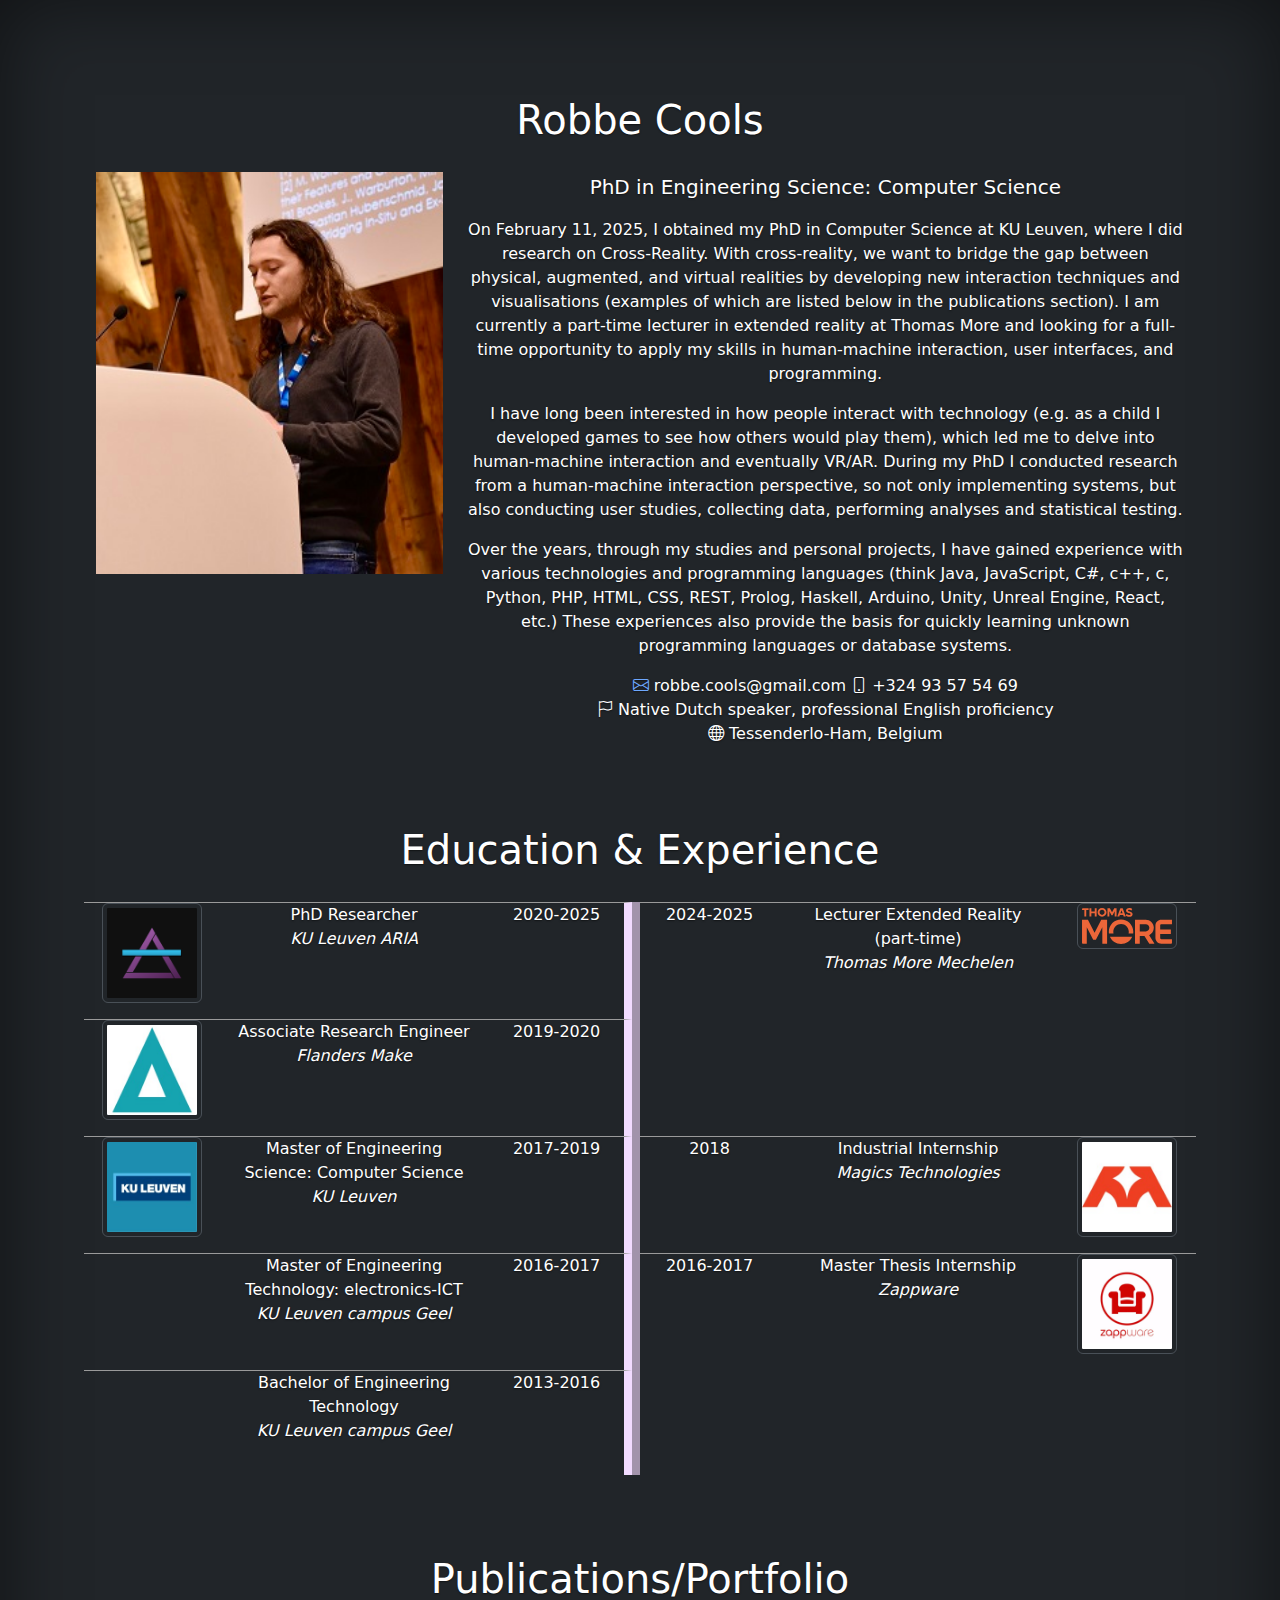
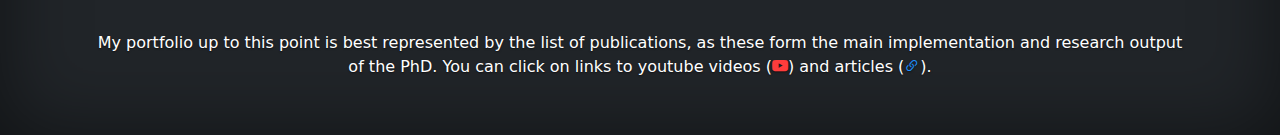
==== index_generic.html @ af501e55 "updated CV" ====
<!doctype html>
<html lang="en" class="h-100" data-bs-theme="auto">

<head>

  <meta charset="utf-8">
  <meta name="viewport" content="width=device-width, initial-scale=1">
  <meta name="description" content="">
  <meta name="author" content="Robbe Cools">
  <meta name="generator" content="">
  <title>Robbe Cools</title>

  <link rel="canonical" href="https://getbootstrap.com/docs/5.3/examples/cover/">
  <link rel="stylesheet" href="https://cdn.jsdelivr.net/npm/@docsearch/css@3">
  <script type="text/javascript"
    src="https://cdn.jsdelivr.net/gh/pcooksey/bibtex-js@1.0.0/src/bibtex_js.min.js"></script>
  <bibtex src="cools.bib"></bibtex>

  <link href="css/bootstrap.min.css" rel="stylesheet">

  <!-- Custom styles for this template -->
  <link href="bootstrap-icons-1.11.1/fonts.css" rel="stylesheet">
  <link href="cover.css" rel="stylesheet">
</head>

<body class="d-flex text-center text-bg-dark">


  <div class="cover-container d-flex w-100 h-100 p-3 mx-auto flex-column">

    <main class="px-3" data-bs-theme="dark">
      <div data-bs-spy="scroll" data-bs-target="#navbar-top">
        <section id="about">
          <h1>Robbe Cools</h1>
          <div class="row">
          <div class="col-4">
            <img class="img" width="100%" src="images/me_cropped.jpg" />
          </div>
          <div class="col-8">

            <p class="lead">
              PhD in Engineering Science: Computer Science
            </p>
            <p>
              On February 11, 2025, I obtained my PhD in Computer Science at KU Leuven, where I did research on Cross-Reality. With cross-reality, we want to bridge the gap between physical, augmented, and virtual realities by developing new interaction techniques and visualisations (examples of which are listed below in the publications section).
              I am currently a part-time lecturer in extended reality at Thomas More and looking for a full-time opportunity to apply my skills in human-machine interaction, user interfaces, and programming.
            </p>
            <p>
              I have long been interested in how people interact with technology (e.g. as a child I developed games to see how others would play them), which led me to delve into human-machine interaction and eventually VR/AR. During my PhD I conducted research from a human-machine interaction perspective, so not only implementing systems, but also conducting user studies, collecting data, performing analyses and statistical testing.
            </p>
            <p>
              Over the years, through my studies and personal projects, I have gained experience with various technologies and programming languages ​​(think Java, JavaScript, C#, c++, c, Python, PHP, HTML, CSS, REST, Prolog, Haskell, Arduino, Unity, Unreal Engine, React, etc.) These experiences also provide the basis for quickly learning unknown programming languages ​​or database systems.
            </p>
            
            <div><a href="mailto:robbe.cools@gmail.com"><i class = "bi bi-envelope"></i></a> robbe.cools@gmail.com <i class = "bi bi-phone"></i> +324 93 57 54 69</div>
            <div><i class = "bi bi-flag"></i> Native Dutch speaker, professional English proficiency</div>
            <div><i class = "bi bi-globe"></i> Tessenderlo-Ham, Belgium</div>
          </div>
          </div>
          

        </section>
        <section id="experience">
          <h1>Education & Experience</h1>
          <div class="row">
            <div class="col-6 leftbox">
              <div class="row">
                <div class="col-sm-3">
                  <a href="https://aria.cs.kuleuven.be" target="_blank">
                    <img class="img-thumbnail" width="100px" src="images/Aria-Logo.png" />
                  </a>
                </div>
                <div class="col-sm-6">
                  PhD Researcher <p class="fst-italic">KU Leuven ARIA</p>
                </div>
                <div class="col-sm-3">
                  2020-2025
                </div>
              </div>
            </div>
            <div class="col-6 rightboxwithcontent">
              <div class="row">
                <div class="col-sm-3">
                  2024-2025
                </div>
                <div class="col-sm-6">
                  Lecturer Extended Reality (part-time) <p class="fst-italic">Thomas More Mechelen</p>
                </div>
                <div class="col-sm-3">
                  <a href="https://thomasmore.be/nl/opleidingen/professionele-bachelor/informatiemanagement-en-multimedia/digital-experience-design/mechelen/basistraject" target="_blank">
                    <img class="img-thumbnail" width="100px" src="images/thomasmore_logo_oranje.svg" />
                  </a>
                </div>
              </div>
            </div>
          </div>
          <div class="row">
            <div class="col-6 leftbox">
              <div class="row">
                <div class="col-sm-3">
                  <a href="https://flandersmake.be" target="_blank">
                    <img class="img-thumbnail" width="100px" src="images/flandersmake.jpg" />
                  </a>
                </div>
                <div class="col-sm-6">
                  Associate Research Engineer <p class="fst-italic">Flanders Make</p>
                </div>
                <div class="col-sm-3">
                  2019-2020
                </div>
              </div>
            </div>
            <div class="col-6 rightbox"></div>
          </div>
          <div class="row">
            <div class="col-6 leftbox">
              <div class="row">
                <div class="col-sm-3">
                  <a href="https://www.kuleuven.be" target="_blank">
                    <img class="img-thumbnail" width="100px" src="images/kuleuven.jpg" />
                  </a>
                </div>
                <div class="col-sm-6">
                  Master of Engineering Science: Computer Science <p class="fst-italic">KU Leuven</p>
                </div>
                <div class="col-sm-3">
                  2017-2019
                </div>
              </div>
            </div>
            <div class="col-6 rightbox rightboxwithcontent">
              <div class="row">
                <div class="col-sm-3">
                  2018
                </div>
                <div class="col-sm-6">
                  Industrial Internship <p class="fst-italic">Magics Technologies</p>
                </div>
                <div class="col-sm-3">
                  <a href="https://www.magics.tech/" target="_blank">
                    <img class="img-thumbnail" width="100px" src="images/magics.jpg" />
                  </a>
                </div>
              </div>
            </div>
          </div>
          <div class="row">
            <div class="col-6 leftbox">
              <div class="row">
                <div class="col-sm-3">
                </div>
                <div class="col-sm-6">
                  Master of Engineering Technology: electronics-ICT <p class="fst-italic">KU Leuven campus Geel</p>
                </div>
                <div class="col-sm-3">
                  2016-2017
                </div>
              </div>
            </div>
            <div class="col-6 rightbox rightboxwithcontent">
              <div class="row">
                <div class="col-sm-3">
                  2016-2017
                </div>
                <div class="col-sm-6">
                  Master Thesis Internship <p class="fst-italic">Zappware</p>
                </div>
                <div class="col-sm-3">
                  <a href="https://www.zappware.com" target="_blank">
                    <img class="img-thumbnail" width="100px" src="images/zappware.jpg" />
                  </a>
                </div>
              </div>
            </div>
          </div>
          <div class="row">
            <div class="col-6 leftbox">
              <div class="row">
                <div class="col-sm-3">
                </div>
                <div class="col-sm-6">
                  Bachelor of Engineering Technology <p class="fst-italic">KU Leuven campus Geel</p>
                </div>
                <div class="col-sm-3">
                  2013-2016
                </div>
              </div>
            </div>
            <div class="col-6 rightbox">
            </div>
            <br />
        </section>

        <section id="publications">
          <h1>Publications/Portfolio</h1>
          <p>
            My portfolio up to this point is best represented by the list of publications, as these form the main implementation and research output of the PhD.
            You can click on links to youtube videos (<i class="bi bi-youtube" style = "color:#ff3c3c;"></i>) and articles (<i class="bi bi-link-45deg" style = "color: dodgerblue;"></i>).
          </p>
          <div class="bibtex_structure">
            <div class="sort year" extra="DESC number">
              <div class="templates"></div>
            </div>
          </div>

          <div id="bibtex_display">
            <div class="templates">
              <div class="bibtex_template" style="display: none;">
                <div class="list-group-item clearfix">
                  <div class="row">
                    <div class="col-2">
                        <img class="bibtexVar img-thumbnail" width="100%" src="images/+BIBTEXKEY+.jpg"
                          extra="BIBTEXKEY" />
                    </div>
                    <div class="col-1">
                      <span class="if video">
                        <a class="bibtexVar" href="+video+" extra="video" target="_blank"><i
                            class="bi bi-youtube h1" style = "color:#ff3c3c;"></i></a>
                      </span>
                      <span class="if url">
                        <a class="bibtexVar" href="+url+" extra="url" target="_blank"><i
                            class="bi bi-link-45deg h1" style = "color: dodgerblue;"></i></a>
                      </span>
                    </div>
                    <div class="col-9">
                      <div class="container text-center">
                        <span class="if title">
                          <h2>
                            <span class="title"></span>
                          </h2>
                        </span>
                        <div class="if author">
                          <span class="author"></span>
                        </div>
                        <div>
                          <span class="if journal"><em><span class="journal"></span></em>,</span>
                          <span class="if publisher"><em><span class="publisher"></span></em>,</span>
                          <span class="if booktitle">In <em><span class="booktitle"></span></em>,</span>
                          <span class="if month"><span class="month"></span>,</span>
                          <span class="if year"><span class="year"></span>.</span>
                          <span class="if note"><span class="note"></span></span>
                        </div>
                      </div>
                    </div>
                  </div>
                </div>
              </div>
            </div>
            <br />
        </section>
      </div>
    </main>

    <footer class="mt-auto text-white-50">

    </footer>
  </div>
  <script src="js/bootstrap.bundle.min.js"></script>

</body>

</html>
---- bootstrap-icons-1.11.1/fonts.css ----
@font-face {
    font-family: "bootstrap-icons";
    src: url("./fonts/bootstrap-icons.woff2?856008caa5eb66df68595e734e59580d") format("woff2"),
  url("./fonts/bootstrap-icons.woff?856008caa5eb66df68595e734e59580d") format("woff");
  }
  
  [class^="bi-"]::before,
  [class*=" bi-"]::before {
    display: inline-block;
    font-family: bootstrap-icons !important;
    font-style: normal;
    font-weight: normal !important;
    font-variant: normal;
    text-transform: none;
    line-height: 1;
    vertical-align: -.125em;
    -webkit-font-smoothing: antialiased;
    -moz-osx-font-smoothing: grayscale;
  }
  
  .bi-alarm-fill::before { content: "\f101"; }
  .bi-alarm::before { content: "\f102"; }
  .bi-align-bottom::before { content: "\f103"; }
  .bi-align-center::before { content: "\f104"; }
  .bi-align-end::before { content: "\f105"; }
  .bi-align-middle::before { content: "\f106"; }
  .bi-align-start::before { content: "\f107"; }
  .bi-align-top::before { content: "\f108"; }
  .bi-alt::before { content: "\f109"; }
  .bi-app-indicator::before { content: "\f10a"; }
  .bi-app::before { content: "\f10b"; }
  .bi-archive-fill::before { content: "\f10c"; }
  .bi-archive::before { content: "\f10d"; }
  .bi-arrow-90deg-down::before { content: "\f10e"; }
  .bi-arrow-90deg-left::before { content: "\f10f"; }
  .bi-arrow-90deg-right::before { content: "\f110"; }
  .bi-arrow-90deg-up::before { content: "\f111"; }
  .bi-arrow-bar-down::before { content: "\f112"; }
  .bi-arrow-bar-left::before { content: "\f113"; }
  .bi-arrow-bar-right::before { content: "\f114"; }
  .bi-arrow-bar-up::before { content: "\f115"; }
  .bi-arrow-clockwise::before { content: "\f116"; }
  .bi-arrow-counterclockwise::before { content: "\f117"; }
  .bi-arrow-down-circle-fill::before { content: "\f118"; }
  .bi-arrow-down-circle::before { content: "\f119"; }
  .bi-arrow-down-left-circle-fill::before { content: "\f11a"; }
  .bi-arrow-down-left-circle::before { content: "\f11b"; }
  .bi-arrow-down-left-square-fill::before { content: "\f11c"; }
  .bi-arrow-down-left-square::before { content: "\f11d"; }
  .bi-arrow-down-left::before { content: "\f11e"; }
  .bi-arrow-down-right-circle-fill::before { content: "\f11f"; }
  .bi-arrow-down-right-circle::before { content: "\f120"; }
  .bi-arrow-down-right-square-fill::before { content: "\f121"; }
  .bi-arrow-down-right-square::before { content: "\f122"; }
  .bi-arrow-down-right::before { content: "\f123"; }
  .bi-arrow-down-short::before { content: "\f124"; }
  .bi-arrow-down-square-fill::before { content: "\f125"; }
  .bi-arrow-down-square::before { content: "\f126"; }
  .bi-arrow-down-up::before { content: "\f127"; }
  .bi-arrow-down::before { content: "\f128"; }
  .bi-arrow-left-circle-fill::before { content: "\f129"; }
  .bi-arrow-left-circle::before { content: "\f12a"; }
  .bi-arrow-left-right::before { content: "\f12b"; }
  .bi-arrow-left-short::before { content: "\f12c"; }
  .bi-arrow-left-square-fill::before { content: "\f12d"; }
  .bi-arrow-left-square::before { content: "\f12e"; }
  .bi-arrow-left::before { content: "\f12f"; }
  .bi-arrow-repeat::before { content: "\f130"; }
  .bi-arrow-return-left::before { content: "\f131"; }
  .bi-arrow-return-right::before { content: "\f132"; }
  .bi-arrow-right-circle-fill::before { content: "\f133"; }
  .bi-arrow-right-circle::before { content: "\f134"; }
  .bi-arrow-right-short::before { content: "\f135"; }
  .bi-arrow-right-square-fill::before { content: "\f136"; }
  .bi-arrow-right-square::before { content: "\f137"; }
  .bi-arrow-right::before { content: "\f138"; }
  .bi-arrow-up-circle-fill::before { content: "\f139"; }
  .bi-arrow-up-circle::before { content: "\f13a"; }
  .bi-arrow-up-left-circle-fill::before { content: "\f13b"; }
  .bi-arrow-up-left-circle::before { content: "\f13c"; }
  .bi-arrow-up-left-square-fill::before { content: "\f13d"; }
  .bi-arrow-up-left-square::before { content: "\f13e"; }
  .bi-arrow-up-left::before { content: "\f13f"; }
  .bi-arrow-up-right-circle-fill::before { content: "\f140"; }
  .bi-arrow-up-right-circle::before { content: "\f141"; }
  .bi-arrow-up-right-square-fill::before { content: "\f142"; }
  .bi-arrow-up-right-square::before { content: "\f143"; }
  .bi-arrow-up-right::before { content: "\f144"; }
  .bi-arrow-up-short::before { content: "\f145"; }
  .bi-arrow-up-square-fill::before { content: "\f146"; }
  .bi-arrow-up-square::before { content: "\f147"; }
  .bi-arrow-up::before { content: "\f148"; }
  .bi-arrows-angle-contract::before { content: "\f149"; }
  .bi-arrows-angle-expand::before { content: "\f14a"; }
  .bi-arrows-collapse::before { content: "\f14b"; }
  .bi-arrows-expand::before { content: "\f14c"; }
  .bi-arrows-fullscreen::before { content: "\f14d"; }
  .bi-arrows-move::before { content: "\f14e"; }
  .bi-aspect-ratio-fill::before { content: "\f14f"; }
  .bi-aspect-ratio::before { content: "\f150"; }
  .bi-asterisk::before { content: "\f151"; }
  .bi-at::before { content: "\f152"; }
  .bi-award-fill::before { content: "\f153"; }
  .bi-award::before { content: "\f154"; }
  .bi-back::before { content: "\f155"; }
  .bi-backspace-fill::before { content: "\f156"; }
  .bi-backspace-reverse-fill::before { content: "\f157"; }
  .bi-backspace-reverse::before { content: "\f158"; }
  .bi-backspace::before { content: "\f159"; }
  .bi-badge-3d-fill::before { content: "\f15a"; }
  .bi-badge-3d::before { content: "\f15b"; }
  .bi-badge-4k-fill::before { content: "\f15c"; }
  .bi-badge-4k::before { content: "\f15d"; }
  .bi-badge-8k-fill::before { content: "\f15e"; }
  .bi-badge-8k::before { content: "\f15f"; }
  .bi-badge-ad-fill::before { content: "\f160"; }
  .bi-badge-ad::before { content: "\f161"; }
  .bi-badge-ar-fill::before { content: "\f162"; }
  .bi-badge-ar::before { content: "\f163"; }
  .bi-badge-cc-fill::before { content: "\f164"; }
  .bi-badge-cc::before { content: "\f165"; }
  .bi-badge-hd-fill::before { content: "\f166"; }
  .bi-badge-hd::before { content: "\f167"; }
  .bi-badge-tm-fill::before { content: "\f168"; }
  .bi-badge-tm::before { content: "\f169"; }
  .bi-badge-vo-fill::before { content: "\f16a"; }
  .bi-badge-vo::before { content: "\f16b"; }
  .bi-badge-vr-fill::before { content: "\f16c"; }
  .bi-badge-vr::before { content: "\f16d"; }
  .bi-badge-wc-fill::before { content: "\f16e"; }
  .bi-badge-wc::before { content: "\f16f"; }
  .bi-bag-check-fill::before { content: "\f170"; }
  .bi-bag-check::before { content: "\f171"; }
  .bi-bag-dash-fill::before { content: "\f172"; }
  .bi-bag-dash::before { content: "\f173"; }
  .bi-bag-fill::before { content: "\f174"; }
  .bi-bag-plus-fill::before { content: "\f175"; }
  .bi-bag-plus::before { content: "\f176"; }
  .bi-bag-x-fill::before { content: "\f177"; }
  .bi-bag-x::before { content: "\f178"; }
  .bi-bag::before { content: "\f179"; }
  .bi-bar-chart-fill::before { content: "\f17a"; }
  .bi-bar-chart-line-fill::before { content: "\f17b"; }
  .bi-bar-chart-line::before { content: "\f17c"; }
  .bi-bar-chart-steps::before { content: "\f17d"; }
  .bi-bar-chart::before { content: "\f17e"; }
  .bi-basket-fill::before { content: "\f17f"; }
  .bi-basket::before { content: "\f180"; }
  .bi-basket2-fill::before { content: "\f181"; }
  .bi-basket2::before { content: "\f182"; }
  .bi-basket3-fill::before { content: "\f183"; }
  .bi-basket3::before { content: "\f184"; }
  .bi-battery-charging::before { content: "\f185"; }
  .bi-battery-full::before { content: "\f186"; }
  .bi-battery-half::before { content: "\f187"; }
  .bi-battery::before { content: "\f188"; }
  .bi-bell-fill::before { content: "\f189"; }
  .bi-bell::before { content: "\f18a"; }
  .bi-bezier::before { content: "\f18b"; }
  .bi-bezier2::before { content: "\f18c"; }
  .bi-bicycle::before { content: "\f18d"; }
  .bi-binoculars-fill::before { content: "\f18e"; }
  .bi-binoculars::before { content: "\f18f"; }
  .bi-blockquote-left::before { content: "\f190"; }
  .bi-blockquote-right::before { content: "\f191"; }
  .bi-book-fill::before { content: "\f192"; }
  .bi-book-half::before { content: "\f193"; }
  .bi-book::before { content: "\f194"; }
  .bi-bookmark-check-fill::before { content: "\f195"; }
  .bi-bookmark-check::before { content: "\f196"; }
  .bi-bookmark-dash-fill::before { content: "\f197"; }
  .bi-bookmark-dash::before { content: "\f198"; }
  .bi-bookmark-fill::before { content: "\f199"; }
  .bi-bookmark-heart-fill::before { content: "\f19a"; }
  .bi-bookmark-heart::before { content: "\f19b"; }
  .bi-bookmark-plus-fill::before { content: "\f19c"; }
  .bi-bookmark-plus::before { content: "\f19d"; }
  .bi-bookmark-star-fill::before { content: "\f19e"; }
  .bi-bookmark-star::before { content: "\f19f"; }
  .bi-bookmark-x-fill::before { content: "\f1a0"; }
  .bi-bookmark-x::before { content: "\f1a1"; }
  .bi-bookmark::before { content: "\f1a2"; }
  .bi-bookmarks-fill::before { content: "\f1a3"; }
  .bi-bookmarks::before { content: "\f1a4"; }
  .bi-bookshelf::before { content: "\f1a5"; }
  .bi-bootstrap-fill::before { content: "\f1a6"; }
  .bi-bootstrap-reboot::before { content: "\f1a7"; }
  .bi-bootstrap::before { content: "\f1a8"; }
  .bi-border-all::before { content: "\f1a9"; }
  .bi-border-bottom::before { content: "\f1aa"; }
  .bi-border-center::before { content: "\f1ab"; }
  .bi-border-inner::before { content: "\f1ac"; }
  .bi-border-left::before { content: "\f1ad"; }
  .bi-border-middle::before { content: "\f1ae"; }
  .bi-border-outer::before { content: "\f1af"; }
  .bi-border-right::before { content: "\f1b0"; }
  .bi-border-style::before { content: "\f1b1"; }
  .bi-border-top::before { content: "\f1b2"; }
  .bi-border-width::before { content: "\f1b3"; }
  .bi-border::before { content: "\f1b4"; }
  .bi-bounding-box-circles::before { content: "\f1b5"; }
  .bi-bounding-box::before { content: "\f1b6"; }
  .bi-box-arrow-down-left::before { content: "\f1b7"; }
  .bi-box-arrow-down-right::before { content: "\f1b8"; }
  .bi-box-arrow-down::before { content: "\f1b9"; }
  .bi-box-arrow-in-down-left::before { content: "\f1ba"; }
  .bi-box-arrow-in-down-right::before { content: "\f1bb"; }
  .bi-box-arrow-in-down::before { content: "\f1bc"; }
  .bi-box-arrow-in-left::before { content: "\f1bd"; }
  .bi-box-arrow-in-right::before { content: "\f1be"; }
  .bi-box-arrow-in-up-left::before { content: "\f1bf"; }
  .bi-box-arrow-in-up-right::before { content: "\f1c0"; }
  .bi-box-arrow-in-up::before { content: "\f1c1"; }
  .bi-box-arrow-left::before { content: "\f1c2"; }
  .bi-box-arrow-right::before { content: "\f1c3"; }
  .bi-box-arrow-up-left::before { content: "\f1c4"; }
  .bi-box-arrow-up-right::before { content: "\f1c5"; }
  .bi-box-arrow-up::before { content: "\f1c6"; }
  .bi-box-seam::before { content: "\f1c7"; }
  .bi-box::before { content: "\f1c8"; }
  .bi-braces::before { content: "\f1c9"; }
  .bi-bricks::before { content: "\f1ca"; }
  .bi-briefcase-fill::before { content: "\f1cb"; }
  .bi-briefcase::before { content: "\f1cc"; }
  .bi-brightness-alt-high-fill::before { content: "\f1cd"; }
  .bi-brightness-alt-high::before { content: "\f1ce"; }
  .bi-brightness-alt-low-fill::before { content: "\f1cf"; }
  .bi-brightness-alt-low::before { content: "\f1d0"; }
  .bi-brightness-high-fill::before { content: "\f1d1"; }
  .bi-brightness-high::before { content: "\f1d2"; }
  .bi-brightness-low-fill::before { content: "\f1d3"; }
  .bi-brightness-low::before { content: "\f1d4"; }
  .bi-broadcast-pin::before { content: "\f1d5"; }
  .bi-broadcast::before { content: "\f1d6"; }
  .bi-brush-fill::before { content: "\f1d7"; }
  .bi-brush::before { content: "\f1d8"; }
  .bi-bucket-fill::before { content: "\f1d9"; }
  .bi-bucket::before { content: "\f1da"; }
  .bi-bug-fill::before { content: "\f1db"; }
  .bi-bug::before { content: "\f1dc"; }
  .bi-building::before { content: "\f1dd"; }
  .bi-bullseye::before { content: "\f1de"; }
  .bi-calculator-fill::before { content: "\f1df"; }
  .bi-calculator::before { content: "\f1e0"; }
  .bi-calendar-check-fill::before { content: "\f1e1"; }
  .bi-calendar-check::before { content: "\f1e2"; }
  .bi-calendar-date-fill::before { content: "\f1e3"; }
  .bi-calendar-date::before { content: "\f1e4"; }
  .bi-calendar-day-fill::before { content: "\f1e5"; }
  .bi-calendar-day::before { content: "\f1e6"; }
  .bi-calendar-event-fill::before { content: "\f1e7"; }
  .bi-calendar-event::before { content: "\f1e8"; }
  .bi-calendar-fill::before { content: "\f1e9"; }
  .bi-calendar-minus-fill::before { content: "\f1ea"; }
  .bi-calendar-minus::before { content: "\f1eb"; }
  .bi-calendar-month-fill::before { content: "\f1ec"; }
  .bi-calendar-month::before { content: "\f1ed"; }
  .bi-calendar-plus-fill::before { content: "\f1ee"; }
  .bi-calendar-plus::before { content: "\f1ef"; }
  .bi-calendar-range-fill::before { content: "\f1f0"; }
  .bi-calendar-range::before { content: "\f1f1"; }
  .bi-calendar-week-fill::before { content: "\f1f2"; }
  .bi-calendar-week::before { content: "\f1f3"; }
  .bi-calendar-x-fill::before { content: "\f1f4"; }
  .bi-calendar-x::before { content: "\f1f5"; }
  .bi-calendar::before { content: "\f1f6"; }
  .bi-calendar2-check-fill::before { content: "\f1f7"; }
  .bi-calendar2-check::before { content: "\f1f8"; }
  .bi-calendar2-date-fill::before { content: "\f1f9"; }
  .bi-calendar2-date::before { content: "\f1fa"; }
  .bi-calendar2-day-fill::before { content: "\f1fb"; }
  .bi-calendar2-day::before { content: "\f1fc"; }
  .bi-calendar2-event-fill::before { content: "\f1fd"; }
  .bi-calendar2-event::before { content: "\f1fe"; }
  .bi-calendar2-fill::before { content: "\f1ff"; }
  .bi-calendar2-minus-fill::before { content: "\f200"; }
  .bi-calendar2-minus::before { content: "\f201"; }
  .bi-calendar2-month-fill::before { content: "\f202"; }
  .bi-calendar2-month::before { content: "\f203"; }
  .bi-calendar2-plus-fill::before { content: "\f204"; }
  .bi-calendar2-plus::before { content: "\f205"; }
  .bi-calendar2-range-fill::before { content: "\f206"; }
  .bi-calendar2-range::before { content: "\f207"; }
  .bi-calendar2-week-fill::before { content: "\f208"; }
  .bi-calendar2-week::before { content: "\f209"; }
  .bi-calendar2-x-fill::before { content: "\f20a"; }
  .bi-calendar2-x::before { content: "\f20b"; }
  .bi-calendar2::before { content: "\f20c"; }
  .bi-calendar3-event-fill::before { content: "\f20d"; }
  .bi-calendar3-event::before { content: "\f20e"; }
  .bi-calendar3-fill::before { content: "\f20f"; }
  .bi-calendar3-range-fill::before { content: "\f210"; }
  .bi-calendar3-range::before { content: "\f211"; }
  .bi-calendar3-week-fill::before { content: "\f212"; }
  .bi-calendar3-week::before { content: "\f213"; }
  .bi-calendar3::before { content: "\f214"; }
  .bi-calendar4-event::before { content: "\f215"; }
  .bi-calendar4-range::before { content: "\f216"; }
  .bi-calendar4-week::before { content: "\f217"; }
  .bi-calendar4::before { content: "\f218"; }
  .bi-camera-fill::before { content: "\f219"; }
  .bi-camera-reels-fill::before { content: "\f21a"; }
  .bi-camera-reels::before { content: "\f21b"; }
  .bi-camera-video-fill::before { content: "\f21c"; }
  .bi-camera-video-off-fill::before { content: "\f21d"; }
  .bi-camera-video-off::before { content: "\f21e"; }
  .bi-camera-video::before { content: "\f21f"; }
  .bi-camera::before { content: "\f220"; }
  .bi-camera2::before { content: "\f221"; }
  .bi-capslock-fill::before { content: "\f222"; }
  .bi-capslock::before { content: "\f223"; }
  .bi-card-checklist::before { content: "\f224"; }
  .bi-card-heading::before { content: "\f225"; }
  .bi-card-image::before { content: "\f226"; }
  .bi-card-list::before { content: "\f227"; }
  .bi-card-text::before { content: "\f228"; }
  .bi-caret-down-fill::before { content: "\f229"; }
  .bi-caret-down-square-fill::before { content: "\f22a"; }
  .bi-caret-down-square::before { content: "\f22b"; }
  .bi-caret-down::before { content: "\f22c"; }
  .bi-caret-left-fill::before { content: "\f22d"; }
  .bi-caret-left-square-fill::before { content: "\f22e"; }
  .bi-caret-left-square::before { content: "\f22f"; }
  .bi-caret-left::before { content: "\f230"; }
  .bi-caret-right-fill::before { content: "\f231"; }
  .bi-caret-right-square-fill::before { content: "\f232"; }
  .bi-caret-right-square::before { content: "\f233"; }
  .bi-caret-right::before { content: "\f234"; }
  .bi-caret-up-fill::before { content: "\f235"; }
  .bi-caret-up-square-fill::before { content: "\f236"; }
  .bi-caret-up-square::before { content: "\f237"; }
  .bi-caret-up::before { content: "\f238"; }
  .bi-cart-check-fill::before { content: "\f239"; }
  .bi-cart-check::before { content: "\f23a"; }
  .bi-cart-dash-fill::before { content: "\f23b"; }
  .bi-cart-dash::before { content: "\f23c"; }
  .bi-cart-fill::before { content: "\f23d"; }
  .bi-cart-plus-fill::before { content: "\f23e"; }
  .bi-cart-plus::before { content: "\f23f"; }
  .bi-cart-x-fill::before { content: "\f240"; }
  .bi-cart-x::before { content: "\f241"; }
  .bi-cart::before { content: "\f242"; }
  .bi-cart2::before { content: "\f243"; }
  .bi-cart3::before { content: "\f244"; }
  .bi-cart4::before { content: "\f245"; }
  .bi-cash-stack::before { content: "\f246"; }
  .bi-cash::before { content: "\f247"; }
  .bi-cast::before { content: "\f248"; }
  .bi-chat-dots-fill::before { content: "\f249"; }
  .bi-chat-dots::before { content: "\f24a"; }
  .bi-chat-fill::before { content: "\f24b"; }
  .bi-chat-left-dots-fill::before { content: "\f24c"; }
  .bi-chat-left-dots::before { content: "\f24d"; }
  .bi-chat-left-fill::before { content: "\f24e"; }
  .bi-chat-left-quote-fill::before { content: "\f24f"; }
  .bi-chat-left-quote::before { content: "\f250"; }
  .bi-chat-left-text-fill::before { content: "\f251"; }
  .bi-chat-left-text::before { content: "\f252"; }
  .bi-chat-left::before { content: "\f253"; }
  .bi-chat-quote-fill::before { content: "\f254"; }
  .bi-chat-quote::before { content: "\f255"; }
  .bi-chat-right-dots-fill::before { content: "\f256"; }
  .bi-chat-right-dots::before { content: "\f257"; }
  .bi-chat-right-fill::before { content: "\f258"; }
  .bi-chat-right-quote-fill::before { content: "\f259"; }
  .bi-chat-right-quote::before { content: "\f25a"; }
  .bi-chat-right-text-fill::before { content: "\f25b"; }
  .bi-chat-right-text::before { content: "\f25c"; }
  .bi-chat-right::before { content: "\f25d"; }
  .bi-chat-square-dots-fill::before { content: "\f25e"; }
  .bi-chat-square-dots::before { content: "\f25f"; }
  .bi-chat-square-fill::before { content: "\f260"; }
  .bi-chat-square-quote-fill::before { content: "\f261"; }
  .bi-chat-square-quote::before { content: "\f262"; }
  .bi-chat-square-text-fill::before { content: "\f263"; }
  .bi-chat-square-text::before { content: "\f264"; }
  .bi-chat-square::before { content: "\f265"; }
  .bi-chat-text-fill::before { content: "\f266"; }
  .bi-chat-text::before { content: "\f267"; }
  .bi-chat::before { content: "\f268"; }
  .bi-check-all::before { content: "\f269"; }
  .bi-check-circle-fill::before { content: "\f26a"; }
  .bi-check-circle::before { content: "\f26b"; }
  .bi-check-square-fill::before { content: "\f26c"; }
  .bi-check-square::before { content: "\f26d"; }
  .bi-check::before { content: "\f26e"; }
  .bi-check2-all::before { content: "\f26f"; }
  .bi-check2-circle::before { content: "\f270"; }
  .bi-check2-square::before { content: "\f271"; }
  .bi-check2::before { content: "\f272"; }
  .bi-chevron-bar-contract::before { content: "\f273"; }
  .bi-chevron-bar-down::before { content: "\f274"; }
  .bi-chevron-bar-expand::before { content: "\f275"; }
  .bi-chevron-bar-left::before { content: "\f276"; }
  .bi-chevron-bar-right::before { content: "\f277"; }
  .bi-chevron-bar-up::before { content: "\f278"; }
  .bi-chevron-compact-down::before { content: "\f279"; }
  .bi-chevron-compact-left::before { content: "\f27a"; }
  .bi-chevron-compact-right::before { content: "\f27b"; }
  .bi-chevron-compact-up::before { content: "\f27c"; }
  .bi-chevron-contract::before { content: "\f27d"; }
  .bi-chevron-double-down::before { content: "\f27e"; }
  .bi-chevron-double-left::before { content: "\f27f"; }
  .bi-chevron-double-right::before { content: "\f280"; }
  .bi-chevron-double-up::before { content: "\f281"; }
  .bi-chevron-down::before { content: "\f282"; }
  .bi-chevron-expand::before { content: "\f283"; }
  .bi-chevron-left::before { content: "\f284"; }
  .bi-chevron-right::before { content: "\f285"; }
  .bi-chevron-up::before { content: "\f286"; }
  .bi-circle-fill::before { content: "\f287"; }
  .bi-circle-half::before { content: "\f288"; }
  .bi-circle-square::before { content: "\f289"; }
  .bi-circle::before { content: "\f28a"; }
  .bi-clipboard-check::before { content: "\f28b"; }
  .bi-clipboard-data::before { content: "\f28c"; }
  .bi-clipboard-minus::before { content: "\f28d"; }
  .bi-clipboard-plus::before { content: "\f28e"; }
  .bi-clipboard-x::before { content: "\f28f"; }
  .bi-clipboard::before { content: "\f290"; }
  .bi-clock-fill::before { content: "\f291"; }
  .bi-clock-history::before { content: "\f292"; }
  .bi-clock::before { content: "\f293"; }
  .bi-cloud-arrow-down-fill::before { content: "\f294"; }
  .bi-cloud-arrow-down::before { content: "\f295"; }
  .bi-cloud-arrow-up-fill::before { content: "\f296"; }
  .bi-cloud-arrow-up::before { content: "\f297"; }
  .bi-cloud-check-fill::before { content: "\f298"; }
  .bi-cloud-check::before { content: "\f299"; }
  .bi-cloud-download-fill::before { content: "\f29a"; }
  .bi-cloud-download::before { content: "\f29b"; }
  .bi-cloud-drizzle-fill::before { content: "\f29c"; }
  .bi-cloud-drizzle::before { content: "\f29d"; }
  .bi-cloud-fill::before { content: "\f29e"; }
  .bi-cloud-fog-fill::before { content: "\f29f"; }
  .bi-cloud-fog::before { content: "\f2a0"; }
  .bi-cloud-fog2-fill::before { content: "\f2a1"; }
  .bi-cloud-fog2::before { content: "\f2a2"; }
  .bi-cloud-hail-fill::before { content: "\f2a3"; }
  .bi-cloud-hail::before { content: "\f2a4"; }
  .bi-cloud-haze-1::before { content: "\f2a5"; }
  .bi-cloud-haze-fill::before { content: "\f2a6"; }
  .bi-cloud-haze::before { content: "\f2a7"; }
  .bi-cloud-haze2-fill::before { content: "\f2a8"; }
  .bi-cloud-lightning-fill::before { content: "\f2a9"; }
  .bi-cloud-lightning-rain-fill::before { content: "\f2aa"; }
  .bi-cloud-lightning-rain::before { content: "\f2ab"; }
  .bi-cloud-lightning::before { content: "\f2ac"; }
  .bi-cloud-minus-fill::before { content: "\f2ad"; }
  .bi-cloud-minus::before { content: "\f2ae"; }
  .bi-cloud-moon-fill::before { content: "\f2af"; }
  .bi-cloud-moon::before { content: "\f2b0"; }
  .bi-cloud-plus-fill::before { content: "\f2b1"; }
  .bi-cloud-plus::before { content: "\f2b2"; }
  .bi-cloud-rain-fill::before { content: "\f2b3"; }
  .bi-cloud-rain-heavy-fill::before { content: "\f2b4"; }
  .bi-cloud-rain-heavy::before { content: "\f2b5"; }
  .bi-cloud-rain::before { content: "\f2b6"; }
  .bi-cloud-slash-fill::before { content: "\f2b7"; }
  .bi-cloud-slash::before { content: "\f2b8"; }
  .bi-cloud-sleet-fill::before { content: "\f2b9"; }
  .bi-cloud-sleet::before { content: "\f2ba"; }
  .bi-cloud-snow-fill::before { content: "\f2bb"; }
  .bi-cloud-snow::before { content: "\f2bc"; }
  .bi-cloud-sun-fill::before { content: "\f2bd"; }
  .bi-cloud-sun::before { content: "\f2be"; }
  .bi-cloud-upload-fill::before { content: "\f2bf"; }
  .bi-cloud-upload::before { content: "\f2c0"; }
  .bi-cloud::before { content: "\f2c1"; }
  .bi-clouds-fill::before { content: "\f2c2"; }
  .bi-clouds::before { content: "\f2c3"; }
  .bi-cloudy-fill::before { content: "\f2c4"; }
  .bi-cloudy::before { content: "\f2c5"; }
  .bi-code-slash::before { content: "\f2c6"; }
  .bi-code-square::before { content: "\f2c7"; }
  .bi-code::before { content: "\f2c8"; }
  .bi-collection-fill::before { content: "\f2c9"; }
  .bi-collection-play-fill::before { content: "\f2ca"; }
  .bi-collection-play::before { content: "\f2cb"; }
  .bi-collection::before { content: "\f2cc"; }
  .bi-columns-gap::before { content: "\f2cd"; }
  .bi-columns::before { content: "\f2ce"; }
  .bi-command::before { content: "\f2cf"; }
  .bi-compass-fill::before { content: "\f2d0"; }
  .bi-compass::before { content: "\f2d1"; }
  .bi-cone-striped::before { content: "\f2d2"; }
  .bi-cone::before { content: "\f2d3"; }
  .bi-controller::before { content: "\f2d4"; }
  .bi-cpu-fill::before { content: "\f2d5"; }
  .bi-cpu::before { content: "\f2d6"; }
  .bi-credit-card-2-back-fill::before { content: "\f2d7"; }
  .bi-credit-card-2-back::before { content: "\f2d8"; }
  .bi-credit-card-2-front-fill::before { content: "\f2d9"; }
  .bi-credit-card-2-front::before { content: "\f2da"; }
  .bi-credit-card-fill::before { content: "\f2db"; }
  .bi-credit-card::before { content: "\f2dc"; }
  .bi-crop::before { content: "\f2dd"; }
  .bi-cup-fill::before { content: "\f2de"; }
  .bi-cup-straw::before { content: "\f2df"; }
  .bi-cup::before { content: "\f2e0"; }
  .bi-cursor-fill::before { content: "\f2e1"; }
  .bi-cursor-text::before { content: "\f2e2"; }
  .bi-cursor::before { content: "\f2e3"; }
  .bi-dash-circle-dotted::before { content: "\f2e4"; }
  .bi-dash-circle-fill::before { content: "\f2e5"; }
  .bi-dash-circle::before { content: "\f2e6"; }
  .bi-dash-square-dotted::before { content: "\f2e7"; }
  .bi-dash-square-fill::before { content: "\f2e8"; }
  .bi-dash-square::before { content: "\f2e9"; }
  .bi-dash::before { content: "\f2ea"; }
  .bi-diagram-2-fill::before { content: "\f2eb"; }
  .bi-diagram-2::before { content: "\f2ec"; }
  .bi-diagram-3-fill::before { content: "\f2ed"; }
  .bi-diagram-3::before { content: "\f2ee"; }
  .bi-diamond-fill::before { content: "\f2ef"; }
  .bi-diamond-half::before { content: "\f2f0"; }
  .bi-diamond::before { content: "\f2f1"; }
  .bi-dice-1-fill::before { content: "\f2f2"; }
  .bi-dice-1::before { content: "\f2f3"; }
  .bi-dice-2-fill::before { content: "\f2f4"; }
  .bi-dice-2::before { content: "\f2f5"; }
  .bi-dice-3-fill::before { content: "\f2f6"; }
  .bi-dice-3::before { content: "\f2f7"; }
  .bi-dice-4-fill::before { content: "\f2f8"; }
  .bi-dice-4::before { content: "\f2f9"; }
  .bi-dice-5-fill::before { content: "\f2fa"; }
  .bi-dice-5::before { content: "\f2fb"; }
  .bi-dice-6-fill::before { content: "\f2fc"; }
  .bi-dice-6::before { content: "\f2fd"; }
  .bi-disc-fill::before { content: "\f2fe"; }
  .bi-disc::before { content: "\f2ff"; }
  .bi-discord::before { content: "\f300"; }
  .bi-display-fill::before { content: "\f301"; }
  .bi-display::before { content: "\f302"; }
  .bi-distribute-horizontal::before { content: "\f303"; }
  .bi-distribute-vertical::before { content: "\f304"; }
  .bi-door-closed-fill::before { content: "\f305"; }
  .bi-door-closed::before { content: "\f306"; }
  .bi-door-open-fill::before { content: "\f307"; }
  .bi-door-open::before { content: "\f308"; }
  .bi-dot::before { content: "\f309"; }
  .bi-download::before { content: "\f30a"; }
  .bi-droplet-fill::before { content: "\f30b"; }
  .bi-droplet-half::before { content: "\f30c"; }
  .bi-droplet::before { content: "\f30d"; }
  .bi-earbuds::before { content: "\f30e"; }
  .bi-easel-fill::before { content: "\f30f"; }
  .bi-easel::before { content: "\f310"; }
  .bi-egg-fill::before { content: "\f311"; }
  .bi-egg-fried::before { content: "\f312"; }
  .bi-egg::before { content: "\f313"; }
  .bi-eject-fill::before { content: "\f314"; }
  .bi-eject::before { content: "\f315"; }
  .bi-emoji-angry-fill::before { content: "\f316"; }
  .bi-emoji-angry::before { content: "\f317"; }
  .bi-emoji-dizzy-fill::before { content: "\f318"; }
  .bi-emoji-dizzy::before { content: "\f319"; }
  .bi-emoji-expressionless-fill::before { content: "\f31a"; }
  .bi-emoji-expressionless::before { content: "\f31b"; }
  .bi-emoji-frown-fill::before { content: "\f31c"; }
  .bi-emoji-frown::before { content: "\f31d"; }
  .bi-emoji-heart-eyes-fill::before { content: "\f31e"; }
  .bi-emoji-heart-eyes::before { content: "\f31f"; }
  .bi-emoji-laughing-fill::before { content: "\f320"; }
  .bi-emoji-laughing::before { content: "\f321"; }
  .bi-emoji-neutral-fill::before { content: "\f322"; }
  .bi-emoji-neutral::before { content: "\f323"; }
  .bi-emoji-smile-fill::before { content: "\f324"; }
  .bi-emoji-smile-upside-down-fill::before { content: "\f325"; }
  .bi-emoji-smile-upside-down::before { content: "\f326"; }
  .bi-emoji-smile::before { content: "\f327"; }
  .bi-emoji-sunglasses-fill::before { content: "\f328"; }
  .bi-emoji-sunglasses::before { content: "\f329"; }
  .bi-emoji-wink-fill::before { content: "\f32a"; }
  .bi-emoji-wink::before { content: "\f32b"; }
  .bi-envelope-fill::before { content: "\f32c"; }
  .bi-envelope-open-fill::before { content: "\f32d"; }
  .bi-envelope-open::before { content: "\f32e"; }
  .bi-envelope::before { content: "\f32f"; }
  .bi-eraser-fill::before { content: "\f330"; }
  .bi-eraser::before { content: "\f331"; }
  .bi-exclamation-circle-fill::before { content: "\f332"; }
  .bi-exclamation-circle::before { content: "\f333"; }
  .bi-exclamation-diamond-fill::before { content: "\f334"; }
  .bi-exclamation-diamond::before { content: "\f335"; }
  .bi-exclamation-octagon-fill::before { content: "\f336"; }
  .bi-exclamation-octagon::before { content: "\f337"; }
  .bi-exclamation-square-fill::before { content: "\f338"; }
  .bi-exclamation-square::before { content: "\f339"; }
  .bi-exclamation-triangle-fill::before { content: "\f33a"; }
  .bi-exclamation-triangle::before { content: "\f33b"; }
  .bi-exclamation::before { content: "\f33c"; }
  .bi-exclude::before { content: "\f33d"; }
  .bi-eye-fill::before { content: "\f33e"; }
  .bi-eye-slash-fill::before { content: "\f33f"; }
  .bi-eye-slash::before { content: "\f340"; }
  .bi-eye::before { content: "\f341"; }
  .bi-eyedropper::before { content: "\f342"; }
  .bi-eyeglasses::before { content: "\f343"; }
  .bi-facebook::before { content: "\f344"; }
  .bi-file-arrow-down-fill::before { content: "\f345"; }
  .bi-file-arrow-down::before { content: "\f346"; }
  .bi-file-arrow-up-fill::before { content: "\f347"; }
  .bi-file-arrow-up::before { content: "\f348"; }
  .bi-file-bar-graph-fill::before { content: "\f349"; }
  .bi-file-bar-graph::before { content: "\f34a"; }
  .bi-file-binary-fill::before { content: "\f34b"; }
  .bi-file-binary::before { content: "\f34c"; }
  .bi-file-break-fill::before { content: "\f34d"; }
  .bi-file-break::before { content: "\f34e"; }
  .bi-file-check-fill::before { content: "\f34f"; }
  .bi-file-check::before { content: "\f350"; }
  .bi-file-code-fill::before { content: "\f351"; }
  .bi-file-code::before { content: "\f352"; }
  .bi-file-diff-fill::before { content: "\f353"; }
  .bi-file-diff::before { content: "\f354"; }
  .bi-file-earmark-arrow-down-fill::before { content: "\f355"; }
  .bi-file-earmark-arrow-down::before { content: "\f356"; }
  .bi-file-earmark-arrow-up-fill::before { content: "\f357"; }
  .bi-file-earmark-arrow-up::before { content: "\f358"; }
  .bi-file-earmark-bar-graph-fill::before { content: "\f359"; }
  .bi-file-earmark-bar-graph::before { content: "\f35a"; }
  .bi-file-earmark-binary-fill::before { content: "\f35b"; }
  .bi-file-earmark-binary::before { content: "\f35c"; }
  .bi-file-earmark-break-fill::before { content: "\f35d"; }
  .bi-file-earmark-break::before { content: "\f35e"; }
  .bi-file-earmark-check-fill::before { content: "\f35f"; }
  .bi-file-earmark-check::before { content: "\f360"; }
  .bi-file-earmark-code-fill::before { content: "\f361"; }
  .bi-file-earmark-code::before { content: "\f362"; }
  .bi-file-earmark-diff-fill::before { content: "\f363"; }
  .bi-file-earmark-diff::before { content: "\f364"; }
  .bi-file-earmark-easel-fill::before { content: "\f365"; }
  .bi-file-earmark-easel::before { content: "\f366"; }
  .bi-file-earmark-excel-fill::before { content: "\f367"; }
  .bi-file-earmark-excel::before { content: "\f368"; }
  .bi-file-earmark-fill::before { content: "\f369"; }
  .bi-file-earmark-font-fill::before { content: "\f36a"; }
  .bi-file-earmark-font::before { content: "\f36b"; }
  .bi-file-earmark-image-fill::before { content: "\f36c"; }
  .bi-file-earmark-image::before { content: "\f36d"; }
  .bi-file-earmark-lock-fill::before { content: "\f36e"; }
  .bi-file-earmark-lock::before { content: "\f36f"; }
  .bi-file-earmark-lock2-fill::before { content: "\f370"; }
  .bi-file-earmark-lock2::before { content: "\f371"; }
  .bi-file-earmark-medical-fill::before { content: "\f372"; }
  .bi-file-earmark-medical::before { content: "\f373"; }
  .bi-file-earmark-minus-fill::before { content: "\f374"; }
  .bi-file-earmark-minus::before { content: "\f375"; }
  .bi-file-earmark-music-fill::before { content: "\f376"; }
  .bi-file-earmark-music::before { content: "\f377"; }
  .bi-file-earmark-person-fill::before { content: "\f378"; }
  .bi-file-earmark-person::before { content: "\f379"; }
  .bi-file-earmark-play-fill::before { content: "\f37a"; }
  .bi-file-earmark-play::before { content: "\f37b"; }
  .bi-file-earmark-plus-fill::before { content: "\f37c"; }
  .bi-file-earmark-plus::before { content: "\f37d"; }
  .bi-file-earmark-post-fill::before { content: "\f37e"; }
  .bi-file-earmark-post::before { content: "\f37f"; }
  .bi-file-earmark-ppt-fill::before { content: "\f380"; }
  .bi-file-earmark-ppt::before { content: "\f381"; }
  .bi-file-earmark-richtext-fill::before { content: "\f382"; }
  .bi-file-earmark-richtext::before { content: "\f383"; }
  .bi-file-earmark-ruled-fill::before { content: "\f384"; }
  .bi-file-earmark-ruled::before { content: "\f385"; }
  .bi-file-earmark-slides-fill::before { content: "\f386"; }
  .bi-file-earmark-slides::before { content: "\f387"; }
  .bi-file-earmark-spreadsheet-fill::before { content: "\f388"; }
  .bi-file-earmark-spreadsheet::before { content: "\f389"; }
  .bi-file-earmark-text-fill::before { content: "\f38a"; }
  .bi-file-earmark-text::before { content: "\f38b"; }
  .bi-file-earmark-word-fill::before { content: "\f38c"; }
  .bi-file-earmark-word::before { content: "\f38d"; }
  .bi-file-earmark-x-fill::before { content: "\f38e"; }
  .bi-file-earmark-x::before { content: "\f38f"; }
  .bi-file-earmark-zip-fill::before { content: "\f390"; }
  .bi-file-earmark-zip::before { content: "\f391"; }
  .bi-file-earmark::before { content: "\f392"; }
  .bi-file-easel-fill::before { content: "\f393"; }
  .bi-file-easel::before { content: "\f394"; }
  .bi-file-excel-fill::before { content: "\f395"; }
  .bi-file-excel::before { content: "\f396"; }
  .bi-file-fill::before { content: "\f397"; }
  .bi-file-font-fill::before { content: "\f398"; }
  .bi-file-font::before { content: "\f399"; }
  .bi-file-image-fill::before { content: "\f39a"; }
  .bi-file-image::before { content: "\f39b"; }
  .bi-file-lock-fill::before { content: "\f39c"; }
  .bi-file-lock::before { content: "\f39d"; }
  .bi-file-lock2-fill::before { content: "\f39e"; }
  .bi-file-lock2::before { content: "\f39f"; }
  .bi-file-medical-fill::before { content: "\f3a0"; }
  .bi-file-medical::before { content: "\f3a1"; }
  .bi-file-minus-fill::before { content: "\f3a2"; }
  .bi-file-minus::before { content: "\f3a3"; }
  .bi-file-music-fill::before { content: "\f3a4"; }
  .bi-file-music::before { content: "\f3a5"; }
  .bi-file-person-fill::before { content: "\f3a6"; }
  .bi-file-person::before { content: "\f3a7"; }
  .bi-file-play-fill::before { content: "\f3a8"; }
  .bi-file-play::before { content: "\f3a9"; }
  .bi-file-plus-fill::before { content: "\f3aa"; }
  .bi-file-plus::before { content: "\f3ab"; }
  .bi-file-post-fill::before { content: "\f3ac"; }
  .bi-file-post::before { content: "\f3ad"; }
  .bi-file-ppt-fill::before { content: "\f3ae"; }
  .bi-file-ppt::before { content: "\f3af"; }
  .bi-file-richtext-fill::before { content: "\f3b0"; }
  .bi-file-richtext::before { content: "\f3b1"; }
  .bi-file-ruled-fill::before { content: "\f3b2"; }
  .bi-file-ruled::before { content: "\f3b3"; }
  .bi-file-slides-fill::before { content: "\f3b4"; }
  .bi-file-slides::before { content: "\f3b5"; }
  .bi-file-spreadsheet-fill::before { content: "\f3b6"; }
  .bi-file-spreadsheet::before { content: "\f3b7"; }
  .bi-file-text-fill::before { content: "\f3b8"; }
  .bi-file-text::before { content: "\f3b9"; }
  .bi-file-word-fill::before { content: "\f3ba"; }
  .bi-file-word::before { content: "\f3bb"; }
  .bi-file-x-fill::before { content: "\f3bc"; }
  .bi-file-x::before { content: "\f3bd"; }
  .bi-file-zip-fill::before { content: "\f3be"; }
  .bi-file-zip::before { content: "\f3bf"; }
  .bi-file::before { content: "\f3c0"; }
  .bi-files-alt::before { content: "\f3c1"; }
  .bi-files::before { content: "\f3c2"; }
  .bi-film::before { content: "\f3c3"; }
  .bi-filter-circle-fill::before { content: "\f3c4"; }
  .bi-filter-circle::before { content: "\f3c5"; }
  .bi-filter-left::before { content: "\f3c6"; }
  .bi-filter-right::before { content: "\f3c7"; }
  .bi-filter-square-fill::before { content: "\f3c8"; }
  .bi-filter-square::before { content: "\f3c9"; }
  .bi-filter::before { content: "\f3ca"; }
  .bi-flag-fill::before { content: "\f3cb"; }
  .bi-flag::before { content: "\f3cc"; }
  .bi-flower1::before { content: "\f3cd"; }
  .bi-flower2::before { content: "\f3ce"; }
  .bi-flower3::before { content: "\f3cf"; }
  .bi-folder-check::before { content: "\f3d0"; }
  .bi-folder-fill::before { content: "\f3d1"; }
  .bi-folder-minus::before { content: "\f3d2"; }
  .bi-folder-plus::before { content: "\f3d3"; }
  .bi-folder-symlink-fill::before { content: "\f3d4"; }
  .bi-folder-symlink::before { content: "\f3d5"; }
  .bi-folder-x::before { content: "\f3d6"; }
  .bi-folder::before { content: "\f3d7"; }
  .bi-folder2-open::before { content: "\f3d8"; }
  .bi-folder2::before { content: "\f3d9"; }
  .bi-fonts::before { content: "\f3da"; }
  .bi-forward-fill::before { content: "\f3db"; }
  .bi-forward::before { content: "\f3dc"; }
  .bi-front::before { content: "\f3dd"; }
  .bi-fullscreen-exit::before { content: "\f3de"; }
  .bi-fullscreen::before { content: "\f3df"; }
  .bi-funnel-fill::before { content: "\f3e0"; }
  .bi-funnel::before { content: "\f3e1"; }
  .bi-gear-fill::before { content: "\f3e2"; }
  .bi-gear-wide-connected::before { content: "\f3e3"; }
  .bi-gear-wide::before { content: "\f3e4"; }
  .bi-gear::before { content: "\f3e5"; }
  .bi-gem::before { content: "\f3e6"; }
  .bi-geo-alt-fill::before { content: "\f3e7"; }
  .bi-geo-alt::before { content: "\f3e8"; }
  .bi-geo-fill::before { content: "\f3e9"; }
  .bi-geo::before { content: "\f3ea"; }
  .bi-gift-fill::before { content: "\f3eb"; }
  .bi-gift::before { content: "\f3ec"; }
  .bi-github::before { content: "\f3ed"; }
  .bi-globe::before { content: "\f3ee"; }
  .bi-globe2::before { content: "\f3ef"; }
  .bi-google::before { content: "\f3f0"; }
  .bi-graph-down::before { content: "\f3f1"; }
  .bi-graph-up::before { content: "\f3f2"; }
  .bi-grid-1x2-fill::before { content: "\f3f3"; }
  .bi-grid-1x2::before { content: "\f3f4"; }
  .bi-grid-3x2-gap-fill::before { content: "\f3f5"; }
  .bi-grid-3x2-gap::before { content: "\f3f6"; }
  .bi-grid-3x2::before { content: "\f3f7"; }
  .bi-grid-3x3-gap-fill::before { content: "\f3f8"; }
  .bi-grid-3x3-gap::before { content: "\f3f9"; }
  .bi-grid-3x3::before { content: "\f3fa"; }
  .bi-grid-fill::before { content: "\f3fb"; }
  .bi-grid::before { content: "\f3fc"; }
  .bi-grip-horizontal::before { content: "\f3fd"; }
  .bi-grip-vertical::before { content: "\f3fe"; }
  .bi-hammer::before { content: "\f3ff"; }
  .bi-hand-index-fill::before { content: "\f400"; }
  .bi-hand-index-thumb-fill::before { content: "\f401"; }
  .bi-hand-index-thumb::before { content: "\f402"; }
  .bi-hand-index::before { content: "\f403"; }
  .bi-hand-thumbs-down-fill::before { content: "\f404"; }
  .bi-hand-thumbs-down::before { content: "\f405"; }
  .bi-hand-thumbs-up-fill::before { content: "\f406"; }
  .bi-hand-thumbs-up::before { content: "\f407"; }
  .bi-handbag-fill::before { content: "\f408"; }
  .bi-handbag::before { content: "\f409"; }
  .bi-hash::before { content: "\f40a"; }
  .bi-hdd-fill::before { content: "\f40b"; }
  .bi-hdd-network-fill::before { content: "\f40c"; }
  .bi-hdd-network::before { content: "\f40d"; }
  .bi-hdd-rack-fill::before { content: "\f40e"; }
  .bi-hdd-rack::before { content: "\f40f"; }
  .bi-hdd-stack-fill::before { content: "\f410"; }
  .bi-hdd-stack::before { content: "\f411"; }
  .bi-hdd::before { content: "\f412"; }
  .bi-headphones::before { content: "\f413"; }
  .bi-headset::before { content: "\f414"; }
  .bi-heart-fill::before { content: "\f415"; }
  .bi-heart-half::before { content: "\f416"; }
  .bi-heart::before { content: "\f417"; }
  .bi-heptagon-fill::before { content: "\f418"; }
  .bi-heptagon-half::before { content: "\f419"; }
  .bi-heptagon::before { content: "\f41a"; }
  .bi-hexagon-fill::before { content: "\f41b"; }
  .bi-hexagon-half::before { content: "\f41c"; }
  .bi-hexagon::before { content: "\f41d"; }
  .bi-hourglass-bottom::before { content: "\f41e"; }
  .bi-hourglass-split::before { content: "\f41f"; }
  .bi-hourglass-top::before { content: "\f420"; }
  .bi-hourglass::before { content: "\f421"; }
  .bi-house-door-fill::before { content: "\f422"; }
  .bi-house-door::before { content: "\f423"; }
  .bi-house-fill::before { content: "\f424"; }
  .bi-house::before { content: "\f425"; }
  .bi-hr::before { content: "\f426"; }
  .bi-hurricane::before { content: "\f427"; }
  .bi-image-alt::before { content: "\f428"; }
  .bi-image-fill::before { content: "\f429"; }
  .bi-image::before { content: "\f42a"; }
  .bi-images::before { content: "\f42b"; }
  .bi-inbox-fill::before { content: "\f42c"; }
  .bi-inbox::before { content: "\f42d"; }
  .bi-inboxes-fill::before { content: "\f42e"; }
  .bi-inboxes::before { content: "\f42f"; }
  .bi-info-circle-fill::before { content: "\f430"; }
  .bi-info-circle::before { content: "\f431"; }
  .bi-info-square-fill::before { content: "\f432"; }
  .bi-info-square::before { content: "\f433"; }
  .bi-info::before { content: "\f434"; }
  .bi-input-cursor-text::before { content: "\f435"; }
  .bi-input-cursor::before { content: "\f436"; }
  .bi-instagram::before { content: "\f437"; }
  .bi-intersect::before { content: "\f438"; }
  .bi-journal-album::before { content: "\f439"; }
  .bi-journal-arrow-down::before { content: "\f43a"; }
  .bi-journal-arrow-up::before { content: "\f43b"; }
  .bi-journal-bookmark-fill::before { content: "\f43c"; }
  .bi-journal-bookmark::before { content: "\f43d"; }
  .bi-journal-check::before { content: "\f43e"; }
  .bi-journal-code::before { content: "\f43f"; }
  .bi-journal-medical::before { content: "\f440"; }
  .bi-journal-minus::before { content: "\f441"; }
  .bi-journal-plus::before { content: "\f442"; }
  .bi-journal-richtext::before { content: "\f443"; }
  .bi-journal-text::before { content: "\f444"; }
  .bi-journal-x::before { content: "\f445"; }
  .bi-journal::before { content: "\f446"; }
  .bi-journals::before { content: "\f447"; }
  .bi-joystick::before { content: "\f448"; }
  .bi-justify-left::before { content: "\f449"; }
  .bi-justify-right::before { content: "\f44a"; }
  .bi-justify::before { content: "\f44b"; }
  .bi-kanban-fill::before { content: "\f44c"; }
  .bi-kanban::before { content: "\f44d"; }
  .bi-key-fill::before { content: "\f44e"; }
  .bi-key::before { content: "\f44f"; }
  .bi-keyboard-fill::before { content: "\f450"; }
  .bi-keyboard::before { content: "\f451"; }
  .bi-ladder::before { content: "\f452"; }
  .bi-lamp-fill::before { content: "\f453"; }
  .bi-lamp::before { content: "\f454"; }
  .bi-laptop-fill::before { content: "\f455"; }
  .bi-laptop::before { content: "\f456"; }
  .bi-layer-backward::before { content: "\f457"; }
  .bi-layer-forward::before { content: "\f458"; }
  .bi-layers-fill::before { content: "\f459"; }
  .bi-layers-half::before { content: "\f45a"; }
  .bi-layers::before { content: "\f45b"; }
  .bi-layout-sidebar-inset-reverse::before { content: "\f45c"; }
  .bi-layout-sidebar-inset::before { content: "\f45d"; }
  .bi-layout-sidebar-reverse::before { content: "\f45e"; }
  .bi-layout-sidebar::before { content: "\f45f"; }
  .bi-layout-split::before { content: "\f460"; }
  .bi-layout-text-sidebar-reverse::before { content: "\f461"; }
  .bi-layout-text-sidebar::before { content: "\f462"; }
  .bi-layout-text-window-reverse::before { content: "\f463"; }
  .bi-layout-text-window::before { content: "\f464"; }
  .bi-layout-three-columns::before { content: "\f465"; }
  .bi-layout-wtf::before { content: "\f466"; }
  .bi-life-preserver::before { content: "\f467"; }
  .bi-lightbulb-fill::before { content: "\f468"; }
  .bi-lightbulb-off-fill::before { content: "\f469"; }
  .bi-lightbulb-off::before { content: "\f46a"; }
  .bi-lightbulb::before { content: "\f46b"; }
  .bi-lightning-charge-fill::before { content: "\f46c"; }
  .bi-lightning-charge::before { content: "\f46d"; }
  .bi-lightning-fill::before { content: "\f46e"; }
  .bi-lightning::before { content: "\f46f"; }
  .bi-link-45deg::before { content: "\f470"; }
  .bi-link::before { content: "\f471"; }
  .bi-linkedin::before { content: "\f472"; }
  .bi-list-check::before { content: "\f473"; }
  .bi-list-nested::before { content: "\f474"; }
  .bi-list-ol::before { content: "\f475"; }
  .bi-list-stars::before { content: "\f476"; }
  .bi-list-task::before { content: "\f477"; }
  .bi-list-ul::before { content: "\f478"; }
  .bi-list::before { content: "\f479"; }
  .bi-lock-fill::before { content: "\f47a"; }
  .bi-lock::before { content: "\f47b"; }
  .bi-mailbox::before { content: "\f47c"; }
  .bi-mailbox2::before { content: "\f47d"; }
  .bi-map-fill::before { content: "\f47e"; }
  .bi-map::before { content: "\f47f"; }
  .bi-markdown-fill::before { content: "\f480"; }
  .bi-markdown::before { content: "\f481"; }
  .bi-mask::before { content: "\f482"; }
  .bi-megaphone-fill::before { content: "\f483"; }
  .bi-megaphone::before { content: "\f484"; }
  .bi-menu-app-fill::before { content: "\f485"; }
  .bi-menu-app::before { content: "\f486"; }
  .bi-menu-button-fill::before { content: "\f487"; }
  .bi-menu-button-wide-fill::before { content: "\f488"; }
  .bi-menu-button-wide::before { content: "\f489"; }
  .bi-menu-button::before { content: "\f48a"; }
  .bi-menu-down::before { content: "\f48b"; }
  .bi-menu-up::before { content: "\f48c"; }
  .bi-mic-fill::before { content: "\f48d"; }
  .bi-mic-mute-fill::before { content: "\f48e"; }
  .bi-mic-mute::before { content: "\f48f"; }
  .bi-mic::before { content: "\f490"; }
  .bi-minecart-loaded::before { content: "\f491"; }
  .bi-minecart::before { content: "\f492"; }
  .bi-moisture::before { content: "\f493"; }
  .bi-moon-fill::before { content: "\f494"; }
  .bi-moon-stars-fill::before { content: "\f495"; }
  .bi-moon-stars::before { content: "\f496"; }
  .bi-moon::before { content: "\f497"; }
  .bi-mouse-fill::before { content: "\f498"; }
  .bi-mouse::before { content: "\f499"; }
  .bi-mouse2-fill::before { content: "\f49a"; }
  .bi-mouse2::before { content: "\f49b"; }
  .bi-mouse3-fill::before { content: "\f49c"; }
  .bi-mouse3::before { content: "\f49d"; }
  .bi-music-note-beamed::before { content: "\f49e"; }
  .bi-music-note-list::before { content: "\f49f"; }
  .bi-music-note::before { content: "\f4a0"; }
  .bi-music-player-fill::before { content: "\f4a1"; }
  .bi-music-player::before { content: "\f4a2"; }
  .bi-newspaper::before { content: "\f4a3"; }
  .bi-node-minus-fill::before { content: "\f4a4"; }
  .bi-node-minus::before { content: "\f4a5"; }
  .bi-node-plus-fill::before { content: "\f4a6"; }
  .bi-node-plus::before { content: "\f4a7"; }
  .bi-nut-fill::before { content: "\f4a8"; }
  .bi-nut::before { content: "\f4a9"; }
  .bi-octagon-fill::before { content: "\f4aa"; }
  .bi-octagon-half::before { content: "\f4ab"; }
  .bi-octagon::before { content: "\f4ac"; }
  .bi-option::before { content: "\f4ad"; }
  .bi-outlet::before { content: "\f4ae"; }
  .bi-paint-bucket::before { content: "\f4af"; }
  .bi-palette-fill::before { content: "\f4b0"; }
  .bi-palette::before { content: "\f4b1"; }
  .bi-palette2::before { content: "\f4b2"; }
  .bi-paperclip::before { content: "\f4b3"; }
  .bi-paragraph::before { content: "\f4b4"; }
  .bi-patch-check-fill::before { content: "\f4b5"; }
  .bi-patch-check::before { content: "\f4b6"; }
  .bi-patch-exclamation-fill::before { content: "\f4b7"; }
  .bi-patch-exclamation::before { content: "\f4b8"; }
  .bi-patch-minus-fill::before { content: "\f4b9"; }
  .bi-patch-minus::before { content: "\f4ba"; }
  .bi-patch-plus-fill::before { content: "\f4bb"; }
  .bi-patch-plus::before { content: "\f4bc"; }
  .bi-patch-question-fill::before { content: "\f4bd"; }
  .bi-patch-question::before { content: "\f4be"; }
  .bi-pause-btn-fill::before { content: "\f4bf"; }
  .bi-pause-btn::before { content: "\f4c0"; }
  .bi-pause-circle-fill::before { content: "\f4c1"; }
  .bi-pause-circle::before { content: "\f4c2"; }
  .bi-pause-fill::before { content: "\f4c3"; }
  .bi-pause::before { content: "\f4c4"; }
  .bi-peace-fill::before { content: "\f4c5"; }
  .bi-peace::before { content: "\f4c6"; }
  .bi-pen-fill::before { content: "\f4c7"; }
  .bi-pen::before { content: "\f4c8"; }
  .bi-pencil-fill::before { content: "\f4c9"; }
  .bi-pencil-square::before { content: "\f4ca"; }
  .bi-pencil::before { content: "\f4cb"; }
  .bi-pentagon-fill::before { content: "\f4cc"; }
  .bi-pentagon-half::before { content: "\f4cd"; }
  .bi-pentagon::before { content: "\f4ce"; }
  .bi-people-fill::before { content: "\f4cf"; }
  .bi-people::before { content: "\f4d0"; }
  .bi-percent::before { content: "\f4d1"; }
  .bi-person-badge-fill::before { content: "\f4d2"; }
  .bi-person-badge::before { content: "\f4d3"; }
  .bi-person-bounding-box::before { content: "\f4d4"; }
  .bi-person-check-fill::before { content: "\f4d5"; }
  .bi-person-check::before { content: "\f4d6"; }
  .bi-person-circle::before { content: "\f4d7"; }
  .bi-person-dash-fill::before { content: "\f4d8"; }
  .bi-person-dash::before { content: "\f4d9"; }
  .bi-person-fill::before { content: "\f4da"; }
  .bi-person-lines-fill::before { content: "\f4db"; }
  .bi-person-plus-fill::before { content: "\f4dc"; }
  .bi-person-plus::before { content: "\f4dd"; }
  .bi-person-square::before { content: "\f4de"; }
  .bi-person-x-fill::before { content: "\f4df"; }
  .bi-person-x::before { content: "\f4e0"; }
  .bi-person::before { content: "\f4e1"; }
  .bi-phone-fill::before { content: "\f4e2"; }
  .bi-phone-landscape-fill::before { content: "\f4e3"; }
  .bi-phone-landscape::before { content: "\f4e4"; }
  .bi-phone-vibrate-fill::before { content: "\f4e5"; }
  .bi-phone-vibrate::before { content: "\f4e6"; }
  .bi-phone::before { content: "\f4e7"; }
  .bi-pie-chart-fill::before { content: "\f4e8"; }
  .bi-pie-chart::before { content: "\f4e9"; }
  .bi-pin-angle-fill::before { content: "\f4ea"; }
  .bi-pin-angle::before { content: "\f4eb"; }
  .bi-pin-fill::before { content: "\f4ec"; }
  .bi-pin::before { content: "\f4ed"; }
  .bi-pip-fill::before { content: "\f4ee"; }
  .bi-pip::before { content: "\f4ef"; }
  .bi-play-btn-fill::before { content: "\f4f0"; }
  .bi-play-btn::before { content: "\f4f1"; }
  .bi-play-circle-fill::before { content: "\f4f2"; }
  .bi-play-circle::before { content: "\f4f3"; }
  .bi-play-fill::before { content: "\f4f4"; }
  .bi-play::before { content: "\f4f5"; }
  .bi-plug-fill::before { content: "\f4f6"; }
  .bi-plug::before { content: "\f4f7"; }
  .bi-plus-circle-dotted::before { content: "\f4f8"; }
  .bi-plus-circle-fill::before { content: "\f4f9"; }
  .bi-plus-circle::before { content: "\f4fa"; }
  .bi-plus-square-dotted::before { content: "\f4fb"; }
  .bi-plus-square-fill::before { content: "\f4fc"; }
  .bi-plus-square::before { content: "\f4fd"; }
  .bi-plus::before { content: "\f4fe"; }
  .bi-power::before { content: "\f4ff"; }
  .bi-printer-fill::before { content: "\f500"; }
  .bi-printer::before { content: "\f501"; }
  .bi-puzzle-fill::before { content: "\f502"; }
  .bi-puzzle::before { content: "\f503"; }
  .bi-question-circle-fill::before { content: "\f504"; }
  .bi-question-circle::before { content: "\f505"; }
  .bi-question-diamond-fill::before { content: "\f506"; }
  .bi-question-diamond::before { content: "\f507"; }
  .bi-question-octagon-fill::before { content: "\f508"; }
  .bi-question-octagon::before { content: "\f509"; }
  .bi-question-square-fill::before { content: "\f50a"; }
  .bi-question-square::before { content: "\f50b"; }
  .bi-question::before { content: "\f50c"; }
  .bi-rainbow::before { content: "\f50d"; }
  .bi-receipt-cutoff::before { content: "\f50e"; }
  .bi-receipt::before { content: "\f50f"; }
  .bi-reception-0::before { content: "\f510"; }
  .bi-reception-1::before { content: "\f511"; }
  .bi-reception-2::before { content: "\f512"; }
  .bi-reception-3::before { content: "\f513"; }
  .bi-reception-4::before { content: "\f514"; }
  .bi-record-btn-fill::before { content: "\f515"; }
  .bi-record-btn::before { content: "\f516"; }
  .bi-record-circle-fill::before { content: "\f517"; }
  .bi-record-circle::before { content: "\f518"; }
  .bi-record-fill::before { content: "\f519"; }
  .bi-record::before { content: "\f51a"; }
  .bi-record2-fill::before { content: "\f51b"; }
  .bi-record2::before { content: "\f51c"; }
  .bi-reply-all-fill::before { content: "\f51d"; }
  .bi-reply-all::before { content: "\f51e"; }
  .bi-reply-fill::before { content: "\f51f"; }
  .bi-reply::before { content: "\f520"; }
  .bi-rss-fill::before { content: "\f521"; }
  .bi-rss::before { content: "\f522"; }
  .bi-rulers::before { content: "\f523"; }
  .bi-save-fill::before { content: "\f524"; }
  .bi-save::before { content: "\f525"; }
  .bi-save2-fill::before { content: "\f526"; }
  .bi-save2::before { content: "\f527"; }
  .bi-scissors::before { content: "\f528"; }
  .bi-screwdriver::before { content: "\f529"; }
  .bi-search::before { content: "\f52a"; }
  .bi-segmented-nav::before { content: "\f52b"; }
  .bi-server::before { content: "\f52c"; }
  .bi-share-fill::before { content: "\f52d"; }
  .bi-share::before { content: "\f52e"; }
  .bi-shield-check::before { content: "\f52f"; }
  .bi-shield-exclamation::before { content: "\f530"; }
  .bi-shield-fill-check::before { content: "\f531"; }
  .bi-shield-fill-exclamation::before { content: "\f532"; }
  .bi-shield-fill-minus::before { content: "\f533"; }
  .bi-shield-fill-plus::before { content: "\f534"; }
  .bi-shield-fill-x::before { content: "\f535"; }
  .bi-shield-fill::before { content: "\f536"; }
  .bi-shield-lock-fill::before { content: "\f537"; }
  .bi-shield-lock::before { content: "\f538"; }
  .bi-shield-minus::before { content: "\f539"; }
  .bi-shield-plus::before { content: "\f53a"; }
  .bi-shield-shaded::before { content: "\f53b"; }
  .bi-shield-slash-fill::before { content: "\f53c"; }
  .bi-shield-slash::before { content: "\f53d"; }
  .bi-shield-x::before { content: "\f53e"; }
  .bi-shield::before { content: "\f53f"; }
  .bi-shift-fill::before { content: "\f540"; }
  .bi-shift::before { content: "\f541"; }
  .bi-shop-window::before { content: "\f542"; }
  .bi-shop::before { content: "\f543"; }
  .bi-shuffle::before { content: "\f544"; }
  .bi-signpost-2-fill::before { content: "\f545"; }
  .bi-signpost-2::before { content: "\f546"; }
  .bi-signpost-fill::before { content: "\f547"; }
  .bi-signpost-split-fill::before { content: "\f548"; }
  .bi-signpost-split::before { content: "\f549"; }
  .bi-signpost::before { content: "\f54a"; }
  .bi-sim-fill::before { content: "\f54b"; }
  .bi-sim::before { content: "\f54c"; }
  .bi-skip-backward-btn-fill::before { content: "\f54d"; }
  .bi-skip-backward-btn::before { content: "\f54e"; }
  .bi-skip-backward-circle-fill::before { content: "\f54f"; }
  .bi-skip-backward-circle::before { content: "\f550"; }
  .bi-skip-backward-fill::before { content: "\f551"; }
  .bi-skip-backward::before { content: "\f552"; }
  .bi-skip-end-btn-fill::before { content: "\f553"; }
  .bi-skip-end-btn::before { content: "\f554"; }
  .bi-skip-end-circle-fill::before { content: "\f555"; }
  .bi-skip-end-circle::before { content: "\f556"; }
  .bi-skip-end-fill::before { content: "\f557"; }
  .bi-skip-end::before { content: "\f558"; }
  .bi-skip-forward-btn-fill::before { content: "\f559"; }
  .bi-skip-forward-btn::before { content: "\f55a"; }
  .bi-skip-forward-circle-fill::before { content: "\f55b"; }
  .bi-skip-forward-circle::before { content: "\f55c"; }
  .bi-skip-forward-fill::before { content: "\f55d"; }
  .bi-skip-forward::before { content: "\f55e"; }
  .bi-skip-start-btn-fill::before { content: "\f55f"; }
  .bi-skip-start-btn::before { content: "\f560"; }
  .bi-skip-start-circle-fill::before { content: "\f561"; }
  .bi-skip-start-circle::before { content: "\f562"; }
  .bi-skip-start-fill::before { content: "\f563"; }
  .bi-skip-start::before { content: "\f564"; }
  .bi-slack::before { content: "\f565"; }
  .bi-slash-circle-fill::before { content: "\f566"; }
  .bi-slash-circle::before { content: "\f567"; }
  .bi-slash-square-fill::before { content: "\f568"; }
  .bi-slash-square::before { content: "\f569"; }
  .bi-slash::before { content: "\f56a"; }
  .bi-sliders::before { content: "\f56b"; }
  .bi-smartwatch::before { content: "\f56c"; }
  .bi-snow::before { content: "\f56d"; }
  .bi-snow2::before { content: "\f56e"; }
  .bi-snow3::before { content: "\f56f"; }
  .bi-sort-alpha-down-alt::before { content: "\f570"; }
  .bi-sort-alpha-down::before { content: "\f571"; }
  .bi-sort-alpha-up-alt::before { content: "\f572"; }
  .bi-sort-alpha-up::before { content: "\f573"; }
  .bi-sort-down-alt::before { content: "\f574"; }
  .bi-sort-down::before { content: "\f575"; }
  .bi-sort-numeric-down-alt::before { content: "\f576"; }
  .bi-sort-numeric-down::before { content: "\f577"; }
  .bi-sort-numeric-up-alt::before { content: "\f578"; }
  .bi-sort-numeric-up::before { content: "\f579"; }
  .bi-sort-up-alt::before { content: "\f57a"; }
  .bi-sort-up::before { content: "\f57b"; }
  .bi-soundwave::before { content: "\f57c"; }
  .bi-speaker-fill::before { content: "\f57d"; }
  .bi-speaker::before { content: "\f57e"; }
  .bi-speedometer::before { content: "\f57f"; }
  .bi-speedometer2::before { content: "\f580"; }
  .bi-spellcheck::before { content: "\f581"; }
  .bi-square-fill::before { content: "\f582"; }
  .bi-square-half::before { content: "\f583"; }
  .bi-square::before { content: "\f584"; }
  .bi-stack::before { content: "\f585"; }
  .bi-star-fill::before { content: "\f586"; }
  .bi-star-half::before { content: "\f587"; }
  .bi-star::before { content: "\f588"; }
  .bi-stars::before { content: "\f589"; }
  .bi-stickies-fill::before { content: "\f58a"; }
  .bi-stickies::before { content: "\f58b"; }
  .bi-sticky-fill::before { content: "\f58c"; }
  .bi-sticky::before { content: "\f58d"; }
  .bi-stop-btn-fill::before { content: "\f58e"; }
  .bi-stop-btn::before { content: "\f58f"; }
  .bi-stop-circle-fill::before { content: "\f590"; }
  .bi-stop-circle::before { content: "\f591"; }
  .bi-stop-fill::before { content: "\f592"; }
  .bi-stop::before { content: "\f593"; }
  .bi-stoplights-fill::before { content: "\f594"; }
  .bi-stoplights::before { content: "\f595"; }
  .bi-stopwatch-fill::before { content: "\f596"; }
  .bi-stopwatch::before { content: "\f597"; }
  .bi-subtract::before { content: "\f598"; }
  .bi-suit-club-fill::before { content: "\f599"; }
  .bi-suit-club::before { content: "\f59a"; }
  .bi-suit-diamond-fill::before { content: "\f59b"; }
  .bi-suit-diamond::before { content: "\f59c"; }
  .bi-suit-heart-fill::before { content: "\f59d"; }
  .bi-suit-heart::before { content: "\f59e"; }
  .bi-suit-spade-fill::before { content: "\f59f"; }
  .bi-suit-spade::before { content: "\f5a0"; }
  .bi-sun-fill::before { content: "\f5a1"; }
  .bi-sun::before { content: "\f5a2"; }
  .bi-sunglasses::before { content: "\f5a3"; }
  .bi-sunrise-fill::before { content: "\f5a4"; }
  .bi-sunrise::before { content: "\f5a5"; }
  .bi-sunset-fill::before { content: "\f5a6"; }
  .bi-sunset::before { content: "\f5a7"; }
  .bi-symmetry-horizontal::before { content: "\f5a8"; }
  .bi-symmetry-vertical::before { content: "\f5a9"; }
  .bi-table::before { content: "\f5aa"; }
  .bi-tablet-fill::before { content: "\f5ab"; }
  .bi-tablet-landscape-fill::before { content: "\f5ac"; }
  .bi-tablet-landscape::before { content: "\f5ad"; }
  .bi-tablet::before { content: "\f5ae"; }
  .bi-tag-fill::before { content: "\f5af"; }
  .bi-tag::before { content: "\f5b0"; }
  .bi-tags-fill::before { content: "\f5b1"; }
  .bi-tags::before { content: "\f5b2"; }
  .bi-telegram::before { content: "\f5b3"; }
  .bi-telephone-fill::before { content: "\f5b4"; }
  .bi-telephone-forward-fill::before { content: "\f5b5"; }
  .bi-telephone-forward::before { content: "\f5b6"; }
  .bi-telephone-inbound-fill::before { content: "\f5b7"; }
  .bi-telephone-inbound::before { content: "\f5b8"; }
  .bi-telephone-minus-fill::before { content: "\f5b9"; }
  .bi-telephone-minus::before { content: "\f5ba"; }
  .bi-telephone-outbound-fill::before { content: "\f5bb"; }
  .bi-telephone-outbound::before { content: "\f5bc"; }
  .bi-telephone-plus-fill::before { content: "\f5bd"; }
  .bi-telephone-plus::before { content: "\f5be"; }
  .bi-telephone-x-fill::before { content: "\f5bf"; }
  .bi-telephone-x::before { content: "\f5c0"; }
  .bi-telephone::before { content: "\f5c1"; }
  .bi-terminal-fill::before { content: "\f5c2"; }
  .bi-terminal::before { content: "\f5c3"; }
  .bi-text-center::before { content: "\f5c4"; }
  .bi-text-indent-left::before { content: "\f5c5"; }
  .bi-text-indent-right::before { content: "\f5c6"; }
  .bi-text-left::before { content: "\f5c7"; }
  .bi-text-paragraph::before { content: "\f5c8"; }
  .bi-text-right::before { content: "\f5c9"; }
  .bi-textarea-resize::before { content: "\f5ca"; }
  .bi-textarea-t::before { content: "\f5cb"; }
  .bi-textarea::before { content: "\f5cc"; }
  .bi-thermometer-half::before { content: "\f5cd"; }
  .bi-thermometer-high::before { content: "\f5ce"; }
  .bi-thermometer-low::before { content: "\f5cf"; }
  .bi-thermometer-snow::before { content: "\f5d0"; }
  .bi-thermometer-sun::before { content: "\f5d1"; }
  .bi-thermometer::before { content: "\f5d2"; }
  .bi-three-dots-vertical::before { content: "\f5d3"; }
  .bi-three-dots::before { content: "\f5d4"; }
  .bi-toggle-off::before { content: "\f5d5"; }
  .bi-toggle-on::before { content: "\f5d6"; }
  .bi-toggle2-off::before { content: "\f5d7"; }
  .bi-toggle2-on::before { content: "\f5d8"; }
  .bi-toggles::before { content: "\f5d9"; }
  .bi-toggles2::before { content: "\f5da"; }
  .bi-tools::before { content: "\f5db"; }
  .bi-tornado::before { content: "\f5dc"; }
  .bi-trash-fill::before { content: "\f5dd"; }
  .bi-trash::before { content: "\f5de"; }
  .bi-trash2-fill::before { content: "\f5df"; }
  .bi-trash2::before { content: "\f5e0"; }
  .bi-tree-fill::before { content: "\f5e1"; }
  .bi-tree::before { content: "\f5e2"; }
  .bi-triangle-fill::before { content: "\f5e3"; }
  .bi-triangle-half::before { content: "\f5e4"; }
  .bi-triangle::before { content: "\f5e5"; }
  .bi-trophy-fill::before { content: "\f5e6"; }
  .bi-trophy::before { content: "\f5e7"; }
  .bi-tropical-storm::before { content: "\f5e8"; }
  .bi-truck-flatbed::before { content: "\f5e9"; }
  .bi-truck::before { content: "\f5ea"; }
  .bi-tsunami::before { content: "\f5eb"; }
  .bi-tv-fill::before { content: "\f5ec"; }
  .bi-tv::before { content: "\f5ed"; }
  .bi-twitch::before { content: "\f5ee"; }
  .bi-twitter::before { content: "\f5ef"; }
  .bi-type-bold::before { content: "\f5f0"; }
  .bi-type-h1::before { content: "\f5f1"; }
  .bi-type-h2::before { content: "\f5f2"; }
  .bi-type-h3::before { content: "\f5f3"; }
  .bi-type-italic::before { content: "\f5f4"; }
  .bi-type-strikethrough::before { content: "\f5f5"; }
  .bi-type-underline::before { content: "\f5f6"; }
  .bi-type::before { content: "\f5f7"; }
  .bi-ui-checks-grid::before { content: "\f5f8"; }
  .bi-ui-checks::before { content: "\f5f9"; }
  .bi-ui-radios-grid::before { content: "\f5fa"; }
  .bi-ui-radios::before { content: "\f5fb"; }
  .bi-umbrella-fill::before { content: "\f5fc"; }
  .bi-umbrella::before { content: "\f5fd"; }
  .bi-union::before { content: "\f5fe"; }
  .bi-unlock-fill::before { content: "\f5ff"; }
  .bi-unlock::before { content: "\f600"; }
  .bi-upc-scan::before { content: "\f601"; }
  .bi-upc::before { content: "\f602"; }
  .bi-upload::before { content: "\f603"; }
  .bi-vector-pen::before { content: "\f604"; }
  .bi-view-list::before { content: "\f605"; }
  .bi-view-stacked::before { content: "\f606"; }
  .bi-vinyl-fill::before { content: "\f607"; }
  .bi-vinyl::before { content: "\f608"; }
  .bi-voicemail::before { content: "\f609"; }
  .bi-volume-down-fill::before { content: "\f60a"; }
  .bi-volume-down::before { content: "\f60b"; }
  .bi-volume-mute-fill::before { content: "\f60c"; }
  .bi-volume-mute::before { content: "\f60d"; }
  .bi-volume-off-fill::before { content: "\f60e"; }
  .bi-volume-off::before { content: "\f60f"; }
  .bi-volume-up-fill::before { content: "\f610"; }
  .bi-volume-up::before { content: "\f611"; }
  .bi-vr::before { content: "\f612"; }
  .bi-wallet-fill::before { content: "\f613"; }
  .bi-wallet::before { content: "\f614"; }
  .bi-wallet2::before { content: "\f615"; }
  .bi-watch::before { content: "\f616"; }
  .bi-water::before { content: "\f617"; }
  .bi-whatsapp::before { content: "\f618"; }
  .bi-wifi-1::before { content: "\f619"; }
  .bi-wifi-2::before { content: "\f61a"; }
  .bi-wifi-off::before { content: "\f61b"; }
  .bi-wifi::before { content: "\f61c"; }
  .bi-wind::before { content: "\f61d"; }
  .bi-window-dock::before { content: "\f61e"; }
  .bi-window-sidebar::before { content: "\f61f"; }
  .bi-window::before { content: "\f620"; }
  .bi-wrench::before { content: "\f621"; }
  .bi-x-circle-fill::before { content: "\f622"; }
  .bi-x-circle::before { content: "\f623"; }
  .bi-x-diamond-fill::before { content: "\f624"; }
  .bi-x-diamond::before { content: "\f625"; }
  .bi-x-octagon-fill::before { content: "\f626"; }
  .bi-x-octagon::before { content: "\f627"; }
  .bi-x-square-fill::before { content: "\f628"; }
  .bi-x-square::before { content: "\f629"; }
  .bi-x::before { content: "\f62a"; }
  .bi-youtube::before { content: "\f62b"; }
  .bi-zoom-in::before { content: "\f62c"; }
  .bi-zoom-out::before { content: "\f62d"; }
  .bi-bank::before { content: "\f62e"; }
  .bi-bank2::before { content: "\f62f"; }
  .bi-bell-slash-fill::before { content: "\f630"; }
  .bi-bell-slash::before { content: "\f631"; }
  .bi-cash-coin::before { content: "\f632"; }
  .bi-check-lg::before { content: "\f633"; }
  .bi-coin::before { content: "\f634"; }
  .bi-currency-bitcoin::before { content: "\f635"; }
  .bi-currency-dollar::before { content: "\f636"; }
  .bi-currency-euro::before { content: "\f637"; }
  .bi-currency-exchange::before { content: "\f638"; }
  .bi-currency-pound::before { content: "\f639"; }
  .bi-currency-yen::before { content: "\f63a"; }
  .bi-dash-lg::before { content: "\f63b"; }
  .bi-exclamation-lg::before { content: "\f63c"; }
  .bi-file-earmark-pdf-fill::before { content: "\f63d"; }
  .bi-file-earmark-pdf::before { content: "\f63e"; }
  .bi-file-pdf-fill::before { content: "\f63f"; }
  .bi-file-pdf::before { content: "\f640"; }
  .bi-gender-ambiguous::before { content: "\f641"; }
  .bi-gender-female::before { content: "\f642"; }
  .bi-gender-male::before { content: "\f643"; }
  .bi-gender-trans::before { content: "\f644"; }
  .bi-headset-vr::before { content: "\f645"; }
  .bi-info-lg::before { content: "\f646"; }
  .bi-mastodon::before { content: "\f647"; }
  .bi-messenger::before { content: "\f648"; }
  .bi-piggy-bank-fill::before { content: "\f649"; }
  .bi-piggy-bank::before { content: "\f64a"; }
  .bi-pin-map-fill::before { content: "\f64b"; }
  .bi-pin-map::before { content: "\f64c"; }
  .bi-plus-lg::before { content: "\f64d"; }
  .bi-question-lg::before { content: "\f64e"; }
  .bi-recycle::before { content: "\f64f"; }
  .bi-reddit::before { content: "\f650"; }
  .bi-safe-fill::before { content: "\f651"; }
  .bi-safe2-fill::before { content: "\f652"; }
  .bi-safe2::before { content: "\f653"; }
  .bi-sd-card-fill::before { content: "\f654"; }
  .bi-sd-card::before { content: "\f655"; }
  .bi-skype::before { content: "\f656"; }
  .bi-slash-lg::before { content: "\f657"; }
  .bi-translate::before { content: "\f658"; }
  .bi-x-lg::before { content: "\f659"; }
  .bi-safe::before { content: "\f65a"; }
---- cover.css ----
/*
 * Globals
 */


/* Custom default button */
.btn-light,
.btn-light:hover,
.btn-light:focus {
  color: #333;
  text-shadow: none; /* Prevent inheritance from `body` */
}


/*
 * Base structure
 */

body {
  text-shadow: 0 .05rem .1rem rgba(0, 0, 0, .5);
  box-shadow: inset 0 0 5rem rgba(0, 0, 0, .5);
  position: relative;
}

.cover-container {
  max-width: 72em;
  justify-content: space-between;
}


/*
 * Header
 */

.nav-masthead .nav-link {
  color: rgba(255, 255, 255, .5);
  border-bottom: .25rem solid transparent;
}

.nav-masthead .nav-link:hover,
.nav-masthead .nav-link:focus {
  border-bottom-color: rgba(255, 255, 255, .25);
}

.nav-masthead .nav-link + .nav-link {
  margin-left: 1rem;
}


.nav-masthead .active {
  color: #fff;
  border-bottom-color: #fff;
}

/*
* bibtex
*/

[class="Robbe Cools"] {
  font-weight: bold;
}


/*
* timeline
*/
.leftbox {
  border-right-color: rgb(242, 219, 255);
  border-right-width: 1em;
  border-right-style: ridge;
  min-height: 5em;
  z-index: 0;
  position: relative;
  border-top-width: .1em;
  border-top-style: inset;
  padding-bottom: 1em;
}

.rightbox {
  position: relative;
}

.withcontent::before {
  content: "\F287";
  position: absolute;
  font-family: "bootstrap-icons";
  right:-.8em;
  color: steelblue;
  font-size: 1.5em;
}

.rightboxwithcontent {
  border-top-width: .1em;
  border-top-style: inset;
  padding-bottom: 1em;
}

h1 {
  padding-bottom: .5em;
  padding-top: 2em;
}
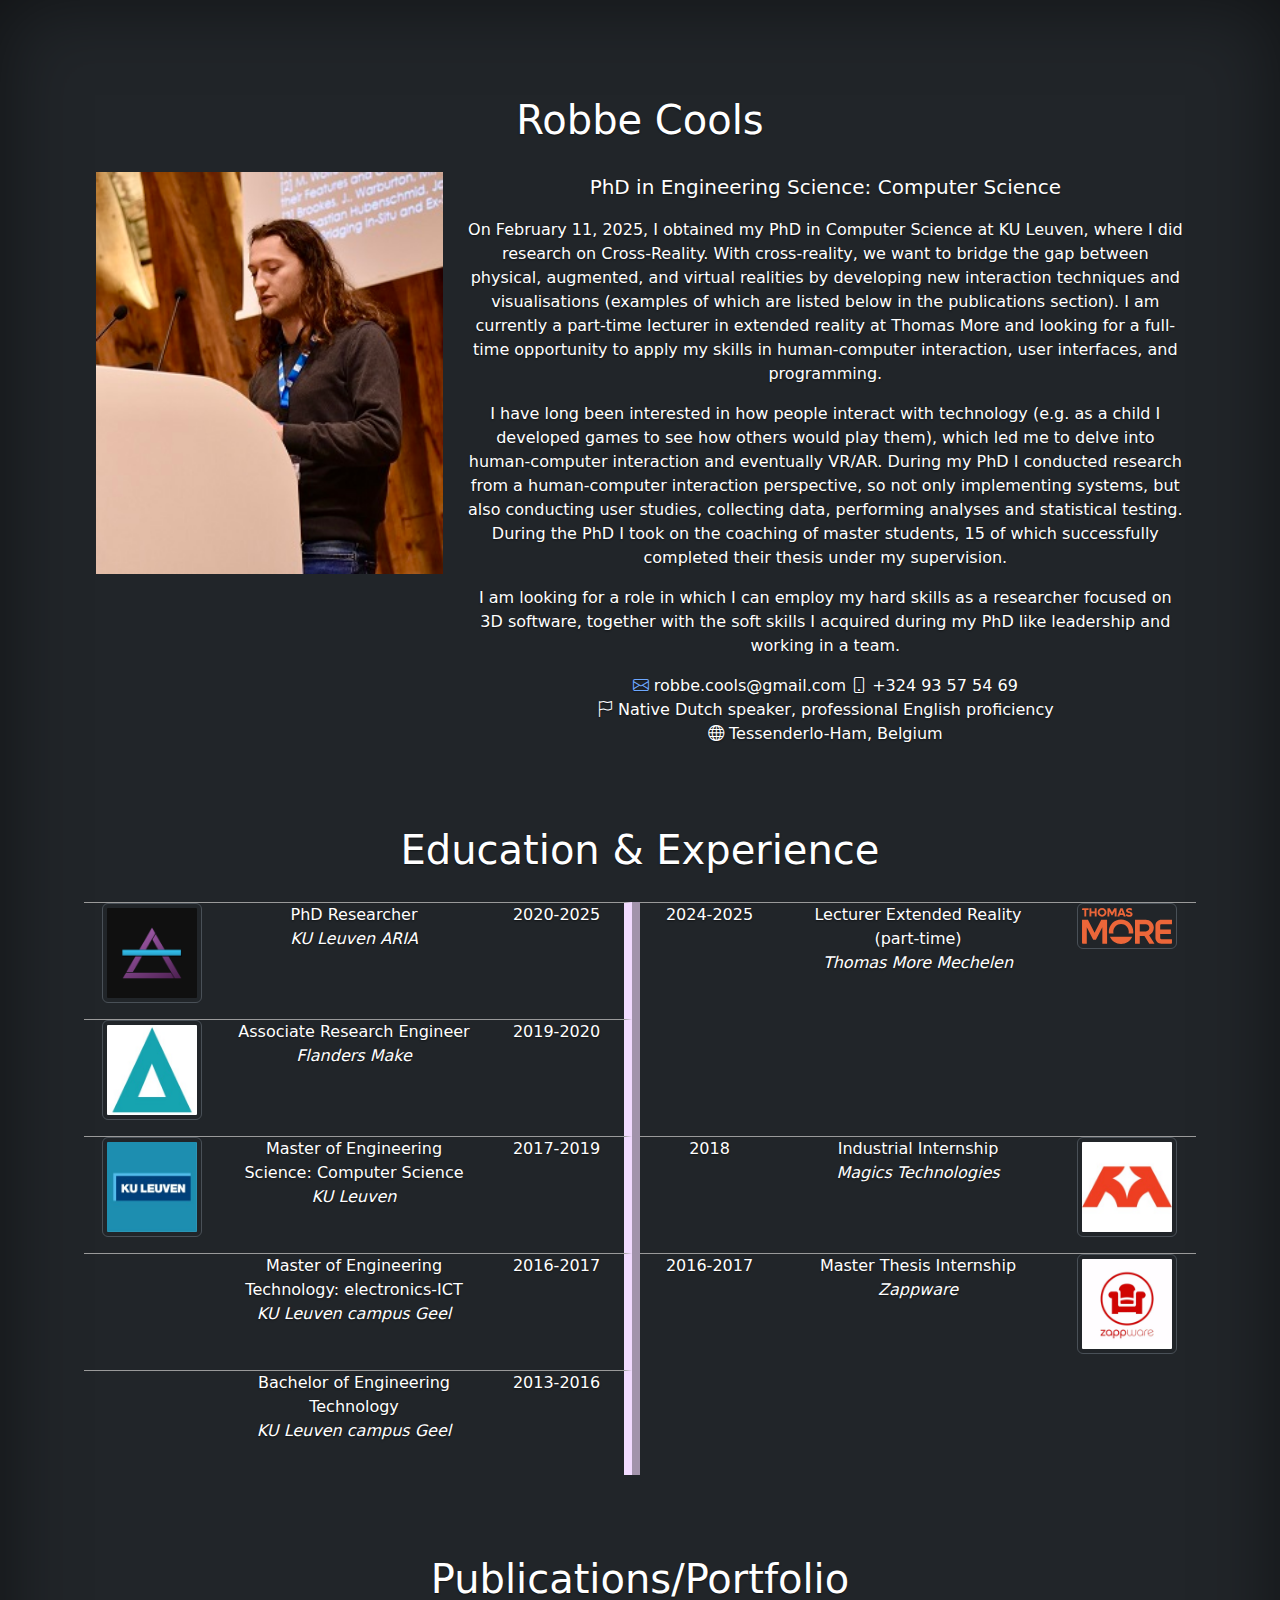
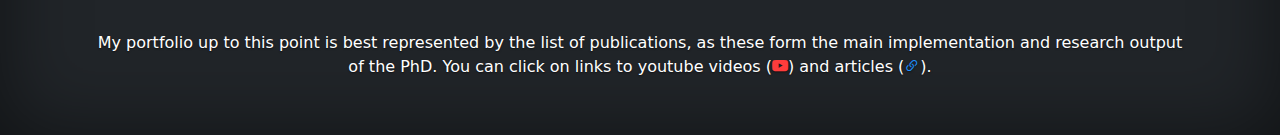
==== commit c29b0860: "updated stuff" ====
--- a/index_generic.html
+++ b/index_generic.html
@@ -43,13 +43,14 @@
             </p>
             <p>
               On February 11, 2025, I obtained my PhD in Computer Science at KU Leuven, where I did research on Cross-Reality. With cross-reality, we want to bridge the gap between physical, augmented, and virtual realities by developing new interaction techniques and visualisations (examples of which are listed below in the publications section).
-              I am currently a part-time lecturer in extended reality at Thomas More and looking for a full-time opportunity to apply my skills in human-machine interaction, user interfaces, and programming.
+              I am currently a part-time lecturer in extended reality at Thomas More and looking for a full-time opportunity to apply my skills in human-computer interaction, user interfaces, and programming.
             </p>
             <p>
-              I have long been interested in how people interact with technology (e.g. as a child I developed games to see how others would play them), which led me to delve into human-machine interaction and eventually VR/AR. During my PhD I conducted research from a human-machine interaction perspective, so not only implementing systems, but also conducting user studies, collecting data, performing analyses and statistical testing.
+              I have long been interested in how people interact with technology (e.g. as a child I developed games to see how others would play them), which led me to delve into human-computer interaction and eventually VR/AR. During my PhD I conducted research from a human-computer interaction perspective, so not only implementing systems, but also conducting user studies, collecting data, performing analyses and statistical testing.
+              During the PhD I took on the coaching of master students, 15 of which successfully completed their thesis under my supervision.
             </p>
             <p>
-              Over the years, through my studies and personal projects, I have gained experience with various technologies and programming languages ​​(think Java, JavaScript, C#, c++, c, Python, PHP, HTML, CSS, REST, Prolog, Haskell, Arduino, Unity, Unreal Engine, React, etc.) These experiences also provide the basis for quickly learning unknown programming languages ​​or database systems.
+              I am looking for a role in which I can employ my hard skills as a researcher focused on 3D software, together with the soft skills I acquired during my PhD like leadership and working in a team.
             </p>
             
             <div><a href="mailto:robbe.cools@gmail.com"><i class = "bi bi-envelope"></i></a> robbe.cools@gmail.com <i class = "bi bi-phone"></i> +324 93 57 54 69</div>
